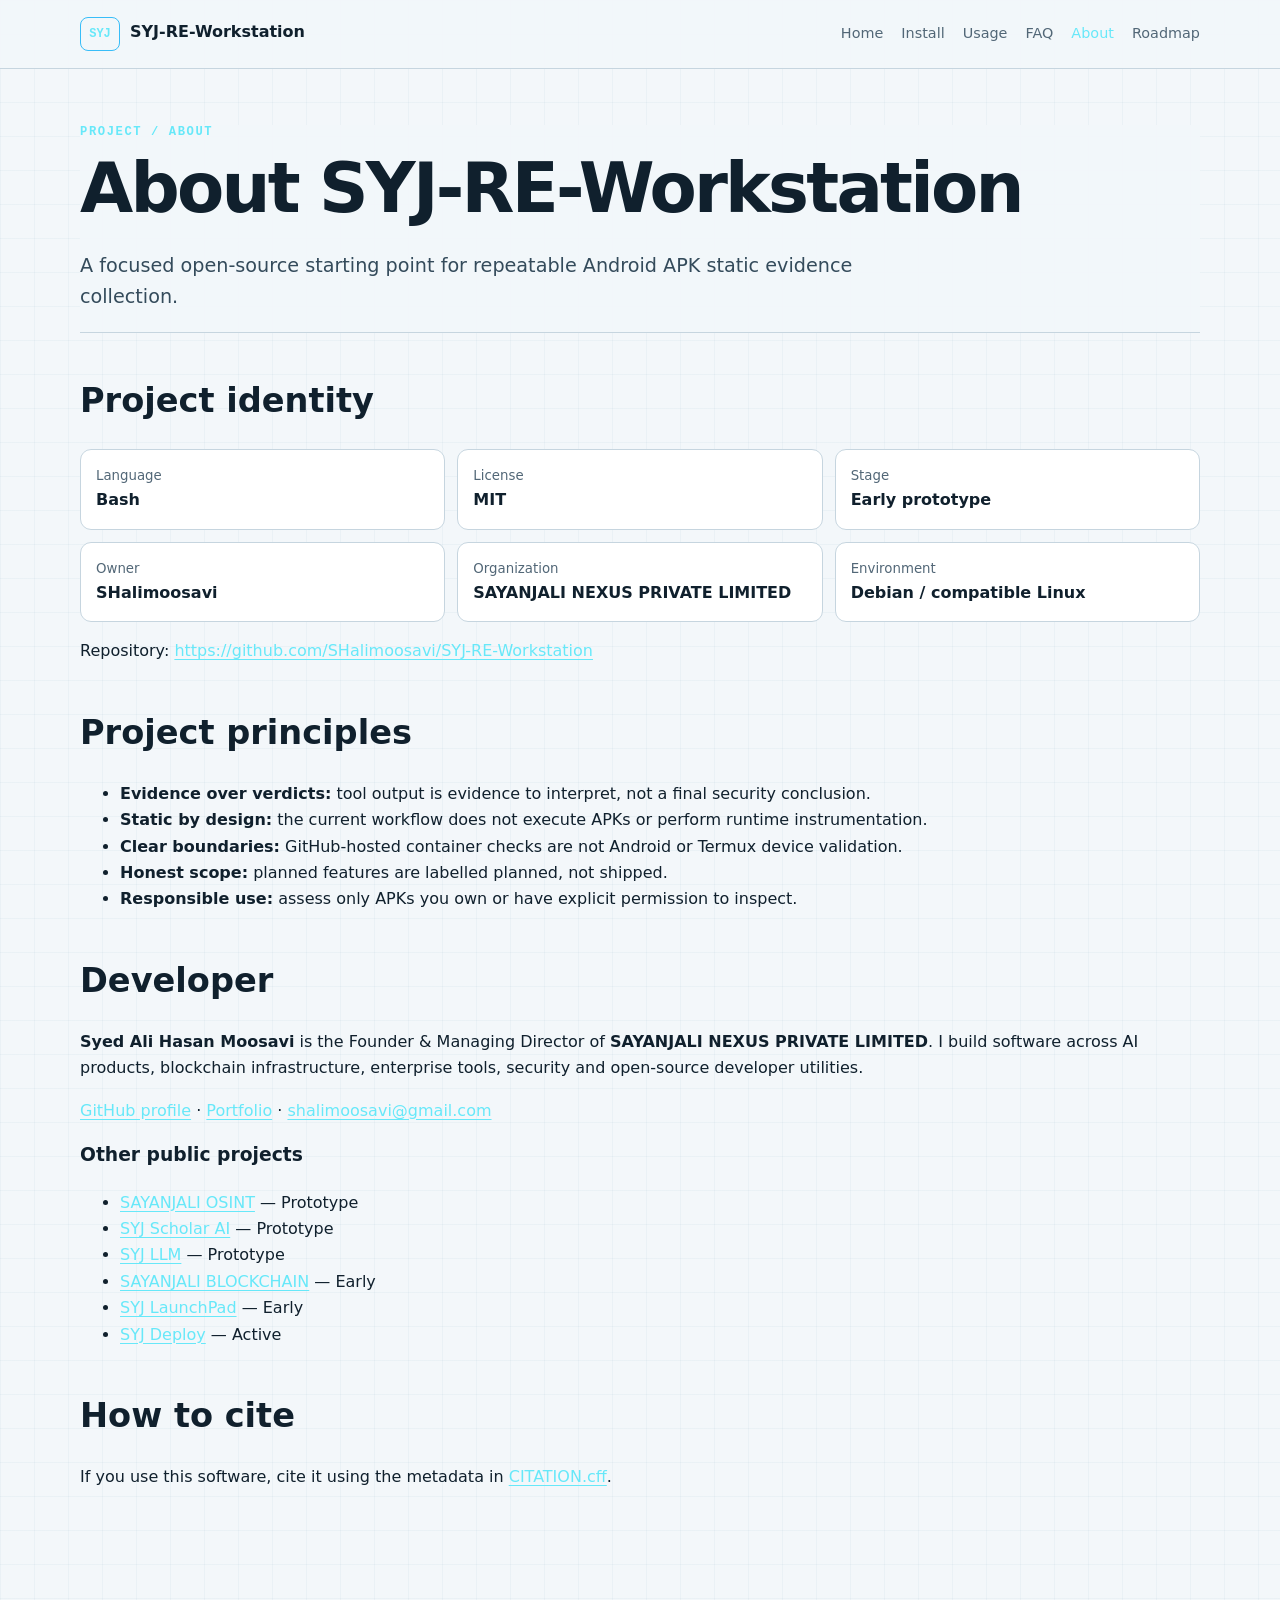
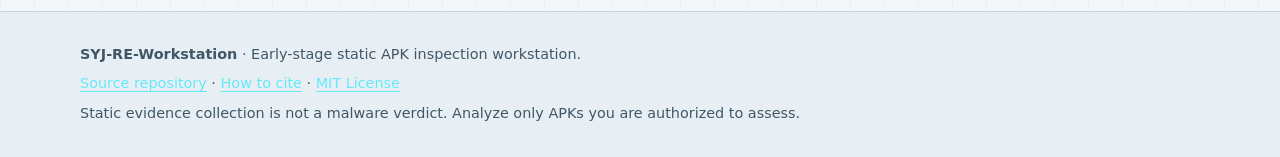
==== site/about/index.html @ ef961814 "Fix HTML validation findings" ====
<!DOCTYPE html><html lang="en"><head><meta charset="utf-8"><meta name="viewport" content="width=device-width, initial-scale=1"><title>About SYJ-RE-Workstation | Developer and Principles</title><meta name="description" content="Project identity, open-source principles, developer information, organization details and citation guidance."><link rel="canonical" href="https://shalimoosavi.github.io/SYJ-RE-Workstation/about/"><meta property="og:type" content="website"><meta property="og:site_name" content="SYJ-RE-Workstation"><meta property="og:title" content="About SYJ-RE-Workstation | Developer and Principles"><meta property="og:description" content="Project identity, open-source principles, developer information, organization details and citation guidance."><meta property="og:url" content="https://shalimoosavi.github.io/SYJ-RE-Workstation/about/"><meta property="og:image" content="https://raw.githubusercontent.com/SHalimoosavi/SYJ-RE-Workstation/main/docs/assets/syj-re-workstation-social-preview.png"><meta property="og:image:alt" content="SYJ-RE-Workstation technical banner"><meta name="twitter:card" content="summary_large_image"><meta name="twitter:title" content="About SYJ-RE-Workstation | Developer and Principles"><meta name="twitter:description" content="Project identity, open-source principles, developer information, organization details and citation guidance."><meta name="twitter:image" content="https://raw.githubusercontent.com/SHalimoosavi/SYJ-RE-Workstation/main/docs/assets/syj-re-workstation-social-preview.png"><meta name="theme-color" content="#080d14"><link rel="icon" href="../assets/favicon.svg" type="image/svg+xml"><link rel="stylesheet" href="../assets/style.css"><script defer src="../assets/site.js"></script><script type="application/ld+json">{"@context":"https://schema.org","@graph":[{"@type":"WebSite","@id":"https://shalimoosavi.github.io/SYJ-RE-Workstation/#website","url":"https://shalimoosavi.github.io/SYJ-RE-Workstation/","name":"SYJ-RE-Workstation"},{"@type":"Organization","@id":"https://shalimoosavi.github.io/SYJ-RE-Workstation/#organization","name":"SAYANJALI NEXUS PRIVATE LIMITED","url":"https://github.com/SHalimoosavi"},{"@type":"Person","@id":"https://shalimoosavi.github.io/SYJ-RE-Workstation/#person","name":"Syed Ali Hasan Moosavi","url":"https://github.com/SHalimoosavi","worksFor":{"@id":"https://shalimoosavi.github.io/SYJ-RE-Workstation/#organization"}},{"@type":"SoftwareSourceCode","@id":"https://shalimoosavi.github.io/SYJ-RE-Workstation/#software","name":"SYJ-RE-Workstation","description":"Early-stage Bash-based static inspection of Android APK files.","codeRepository":"https://github.com/SHalimoosavi/SYJ-RE-Workstation","programmingLanguage":"Bash","license":"https://spdx.org/licenses/MIT.html","author":{"@id":"https://shalimoosavi.github.io/SYJ-RE-Workstation/#person"},"publisher":{"@id":"https://shalimoosavi.github.io/SYJ-RE-Workstation/#organization"}},{"@type":"BreadcrumbList","itemListElement":[{"@type":"ListItem","position":1,"name":"Home","item":"https://shalimoosavi.github.io/SYJ-RE-Workstation/"},{"@type":"ListItem","position":2,"name":"About","item":"https://shalimoosavi.github.io/SYJ-RE-Workstation/about/"}]}]}</script></head><body><a class="skip" href="#main">Skip to content</a><header><div class="wrap bar"><a class="brand" href="../">SYJ-RE-Workstation</a><button type="button" class="menu" aria-expanded="false" aria-controls="nav">Menu</button><nav id="nav" aria-label="Main navigation"><a href="../">Home</a><a href="../install/">Install</a><a href="../usage/">Usage</a><a href="../faq/">FAQ</a><a href="../about/" aria-current="page">About</a><a href="../roadmap/">Roadmap</a></nav></div></header><main id="main" class="wrap"><header class="heading"><p class="eyebrow">PROJECT / ABOUT</p><h1>About SYJ-RE-Workstation</h1><p class="lead">A focused open-source starting point for repeatable Android APK static evidence collection.</p></header><section><h2>Project identity</h2><div class="facts"><div><small>Language</small><b>Bash</b></div><div><small>License</small><b>MIT</b></div><div><small>Stage</small><b>Early prototype</b></div><div><small>Owner</small><b>SHalimoosavi</b></div><div><small>Organization</small><b>SAYANJALI NEXUS PRIVATE LIMITED</b></div><div><small>Environment</small><b>Debian / compatible Linux</b></div></div><p>Repository: <a href="https://github.com/SHalimoosavi/SYJ-RE-Workstation">https://github.com/SHalimoosavi/SYJ-RE-Workstation</a></p></section><section><h2>Project principles</h2><ul><li><b>Evidence over verdicts:</b> tool output is evidence to interpret, not a final security conclusion.</li><li><b>Static by design:</b> the current workflow does not execute APKs or perform runtime instrumentation.</li><li><b>Clear boundaries:</b> GitHub-hosted container checks are not Android or Termux device validation.</li><li><b>Honest scope:</b> planned features are labelled planned, not shipped.</li><li><b>Responsible use:</b> assess only APKs you own or have explicit permission to inspect.</li></ul></section><section><h2>Developer</h2><p><strong>Syed Ali Hasan Moosavi</strong> is the Founder &amp; Managing Director of <strong>SAYANJALI NEXUS PRIVATE LIMITED</strong>. I build software across AI products, blockchain infrastructure, enterprise tools, security and open-source developer utilities.</p><p><a href="https://github.com/SHalimoosavi">GitHub profile</a> · <a href="https://shalimoosavi.github.io/moosavi/">Portfolio</a> · <a href="mailto:shalimoosavi@gmail.com">shalimoosavi@gmail.com</a></p><h3>Other public projects</h3><ul><li><a href="https://github.com/SHalimoosavi/sayanjali-osint">SAYANJALI OSINT</a> — Prototype</li><li><a href="https://github.com/SHalimoosavi/SYJ-SCHOLAR-AI">SYJ Scholar AI</a> — Prototype</li><li><a href="https://github.com/SHalimoosavi/SYJ-LLM">SYJ LLM</a> — Prototype</li><li><a href="https://github.com/SHalimoosavi/SAYANJALI-BLOCKCHAIN">SAYANJALI BLOCKCHAIN</a> — Early</li><li><a href="https://github.com/SHalimoosavi/SYJ-LaunchPad">SYJ LaunchPad</a> — Early</li><li><a href="https://github.com/SHalimoosavi/SYJ-DEPLOY">SYJ Deploy</a> — Active</li></ul></section><section><h2>How to cite</h2><p>If you use this software, cite it using the metadata in <a href="https://github.com/SHalimoosavi/SYJ-RE-Workstation/blob/main/CITATION.cff">CITATION.cff</a>.</p></section></main><footer><div class="wrap"><p><strong>SYJ-RE-Workstation</strong> · Early-stage static APK inspection workstation.</p><p><a href="https://github.com/SHalimoosavi/SYJ-RE-Workstation">Source repository</a> · <a href="https://github.com/SHalimoosavi/SYJ-RE-Workstation/blob/main/CITATION.cff">How to cite</a> · <a href="https://github.com/SHalimoosavi/SYJ-RE-Workstation/blob/main/LICENSE">MIT License</a></p><p>Static evidence collection is not a malware verdict. Analyze only APKs you are authorized to assess.</p></div></footer></body></html>
---- site/assets/style.css ----
:root{color-scheme:dark light;--bg:#080d14;--panel:#101b27;--text:#e8f1f8;--muted:#a7b7c6;--cyan:#67e8f9;--blue:#38bdf8;--line:#294256;--good:#8be0c2;--planned:#f4c979}*{box-sizing:border-box}html{scroll-behavior:smooth}body{margin:0;background-color:var(--bg);background-image:linear-gradient(rgba(56,189,248,.025) 1px,transparent 1px),linear-gradient(90deg,rgba(56,189,248,.025) 1px,transparent 1px),radial-gradient(circle at 85% 5%,#0d2940 0,transparent 28rem);background-size:34px 34px,34px 34px,auto;color:var(--text);font:16px/1.65 system-ui,-apple-system,BlinkMacSystemFont,"Segoe UI",sans-serif}a{color:var(--cyan);text-underline-offset:3px}a:hover{color:#fff}a:focus-visible,button:focus-visible{outline:3px solid var(--cyan);outline-offset:3px}.wrap{width:min(1120px,calc(100% - 40px));margin:auto}.skip{position:absolute;left:-9999px;top:8px;background:var(--cyan);color:#07111b;padding:8px;z-index:10}.skip:focus{left:12px}header{border-bottom:1px solid var(--line);background:rgba(8,13,20,.94)}.bar{min-height:68px;display:flex;align-items:center;justify-content:space-between;gap:18px}.brand{font-weight:800;color:var(--text);text-decoration:none}.brand:before{content:"SYJ";display:inline-grid;place-items:center;margin-right:10px;width:38px;height:32px;border:1px solid var(--blue);border-radius:8px;color:var(--cyan);font:700 12px ui-monospace,monospace}nav{display:flex;gap:18px;flex-wrap:wrap}nav a{font-size:.9rem;color:var(--muted);text-decoration:none}nav a[aria-current=page],nav a:hover{color:var(--cyan)}.menu{display:none;background:#132334;color:var(--text);border:1px solid var(--line);border-radius:8px;padding:7px 12px}.wrap#main,main.wrap{padding-block:44px 72px}.hero,.panel,.faq{border:1px solid var(--line);border-radius:16px;background:linear-gradient(145deg,rgba(19,35,52,.94),rgba(9,20,31,.9));padding:clamp(20px,4vw,40px);margin-bottom:30px}.eyebrow{color:var(--cyan);font:700 .76rem ui-monospace,monospace;letter-spacing:.13em;text-transform:uppercase}.hero h1,.heading h1{font-size:clamp(2.2rem,6vw,4.3rem);line-height:1.08;letter-spacing:-.04em;margin:.35em 0}.lead{font-size:1.2rem;color:#c6d6e2;max-width:800px}.banner{display:block;width:100%;height:auto;max-height:430px;object-fit:cover;border:1px solid #34556b;border-radius:12px;margin-top:22px}.btn{display:inline-block;padding:9px 16px;border:1px solid var(--blue);border-radius:8px;background:#075b7b;color:#fff;text-decoration:none;font-weight:700}.btn.alt{background:transparent;color:var(--cyan)}.warning{border-left:3px solid var(--planned);padding:12px 15px;background:rgba(244,201,121,.08);color:#f0dfbd;border-radius:0 8px 8px 0}.eyebrow+h1{margin-top:8px}section{margin:48px 0}h2{font-size:clamp(1.5rem,3vw,2.1rem);line-height:1.2}h3{margin-top:0}.facts{display:grid;grid-template-columns:repeat(3,1fr);gap:12px;margin-top:22px}.facts>div{padding:15px;border:1px solid var(--line);border-radius:11px;background:var(--panel)}small{display:block;color:var(--muted)}.facts b{display:block}.columns{display:grid;grid-template-columns:1fr 1fr;gap:15px}.good{color:var(--good)}.planned{color:var(--planned)}.code{position:relative;background:#070c12;border:1px solid var(--line);border-radius:12px;margin:14px 0;overflow:hidden}.code button{position:absolute;right:10px;top:10px;background:#11283a;color:var(--cyan);border:1px solid #37627c;border-radius:6px;padding:5px 10px;cursor:pointer}.code pre,pre{overflow:auto;padding:17px;background:#070c12;color:#d8edf8;font: .88rem/1.65 ui-monospace,SFMono-Regular,Consolas,monospace;border-radius:10px}code{font-family:ui-monospace,monospace;color:#a5e9f6}table{border-collapse:collapse;width:100%;margin:16px 0;background:rgba(12,24,36,.8)}th,td{text-align:left;padding:11px 14px;border-bottom:1px solid var(--line)}th{color:var(--cyan);font:700 .8rem ui-monospace,monospace}figure img{width:100%;height:auto;border:1px solid var(--line);border-radius:12px}figcaption,footer{color:var(--muted);font-size:.9rem}.faq{padding:18px 22px;margin:14px 0}.faq h2{font-size:1.18rem;margin:0 0 8px}.faq p{margin:0;color:#c8d6e0}details{background:var(--panel);border:1px solid var(--line);padding:13px 16px;border-radius:10px;margin:12px 0}summary{cursor:pointer;color:var(--cyan);font-weight:700}footer{border-top:1px solid var(--line);background:#070b11;padding:25px 0}footer p{margin:6px 0}@media(max-width:760px){.facts{grid-template-columns:1fr 1fr}.columns{grid-template-columns:1fr}.menu{display:block}nav{display:none;position:absolute;top:68px;left:0;right:0;padding:15px 22px;background:#09121d;z-index:4;flex-direction:column}nav.open{display:flex}}@media(max-width:480px){.wrap{width:calc(100% - 28px)}.facts{grid-template-columns:1fr}.hero{padding:20px}}@media(prefers-reduced-motion:reduce){*,*::before,*::after{scroll-behavior:auto!important;animation:none!important;transition:none!important}}@media(prefers-color-scheme:light){:root{--bg:#f3f7fa;--panel:#fff;--text:#10202d;--muted:#526777;--line:#c6d5df}body{background-color:var(--bg);background-image:linear-gradient(rgba(0,90,130,.035) 1px,transparent 1px),linear-gradient(90deg,rgba(0,90,130,.035) 1px,transparent 1px)}header{background:rgba(243,247,250,.96)}.hero,.panel,.faq,.facts>div{background:#fff}.lead{color:#344b5b}.warning{color:#624916}.code pre,pre{background:#101c28;color:#e2f2fa}footer{background:#e7eff4;color:#405767}}
.terminal-demo{border:1px solid #31556d;border-radius:12px;background:#070c12;overflow:hidden;margin:18px 0}.term-label{margin:0;padding:9px 15px;color:#67e8f9;border-bottom:1px solid #294256;font:700 .75rem ui-monospace,monospace;letter-spacing:.12em}.terminal-demo pre{margin:0;white-space:pre-wrap}.terminal-demo code{display:block;overflow:hidden;max-width:100%;animation:type-reveal 3.2s steps(62,end) both}.hero{animation:fade-rise .65s ease both}section{animation:fade-rise .55s ease both}figure{position:relative}figure:after{content:"";display:block;height:2px;width:34%;margin-top:7px;background:linear-gradient(90deg,transparent,#38bdf8,transparent);animation:flow-line 6s linear infinite}@keyframes fade-rise{from{opacity:0;transform:translateY(9px)}to{opacity:1;transform:translateY(0)}}@keyframes type-reveal{from{max-height:0}to{max-height:220px}}@keyframes flow-line{from{transform:translateX(0)}to{transform:translateX(190%)}}@media(prefers-reduced-motion:reduce){.terminal-demo code{animation:none}figure:after{animation:none}}
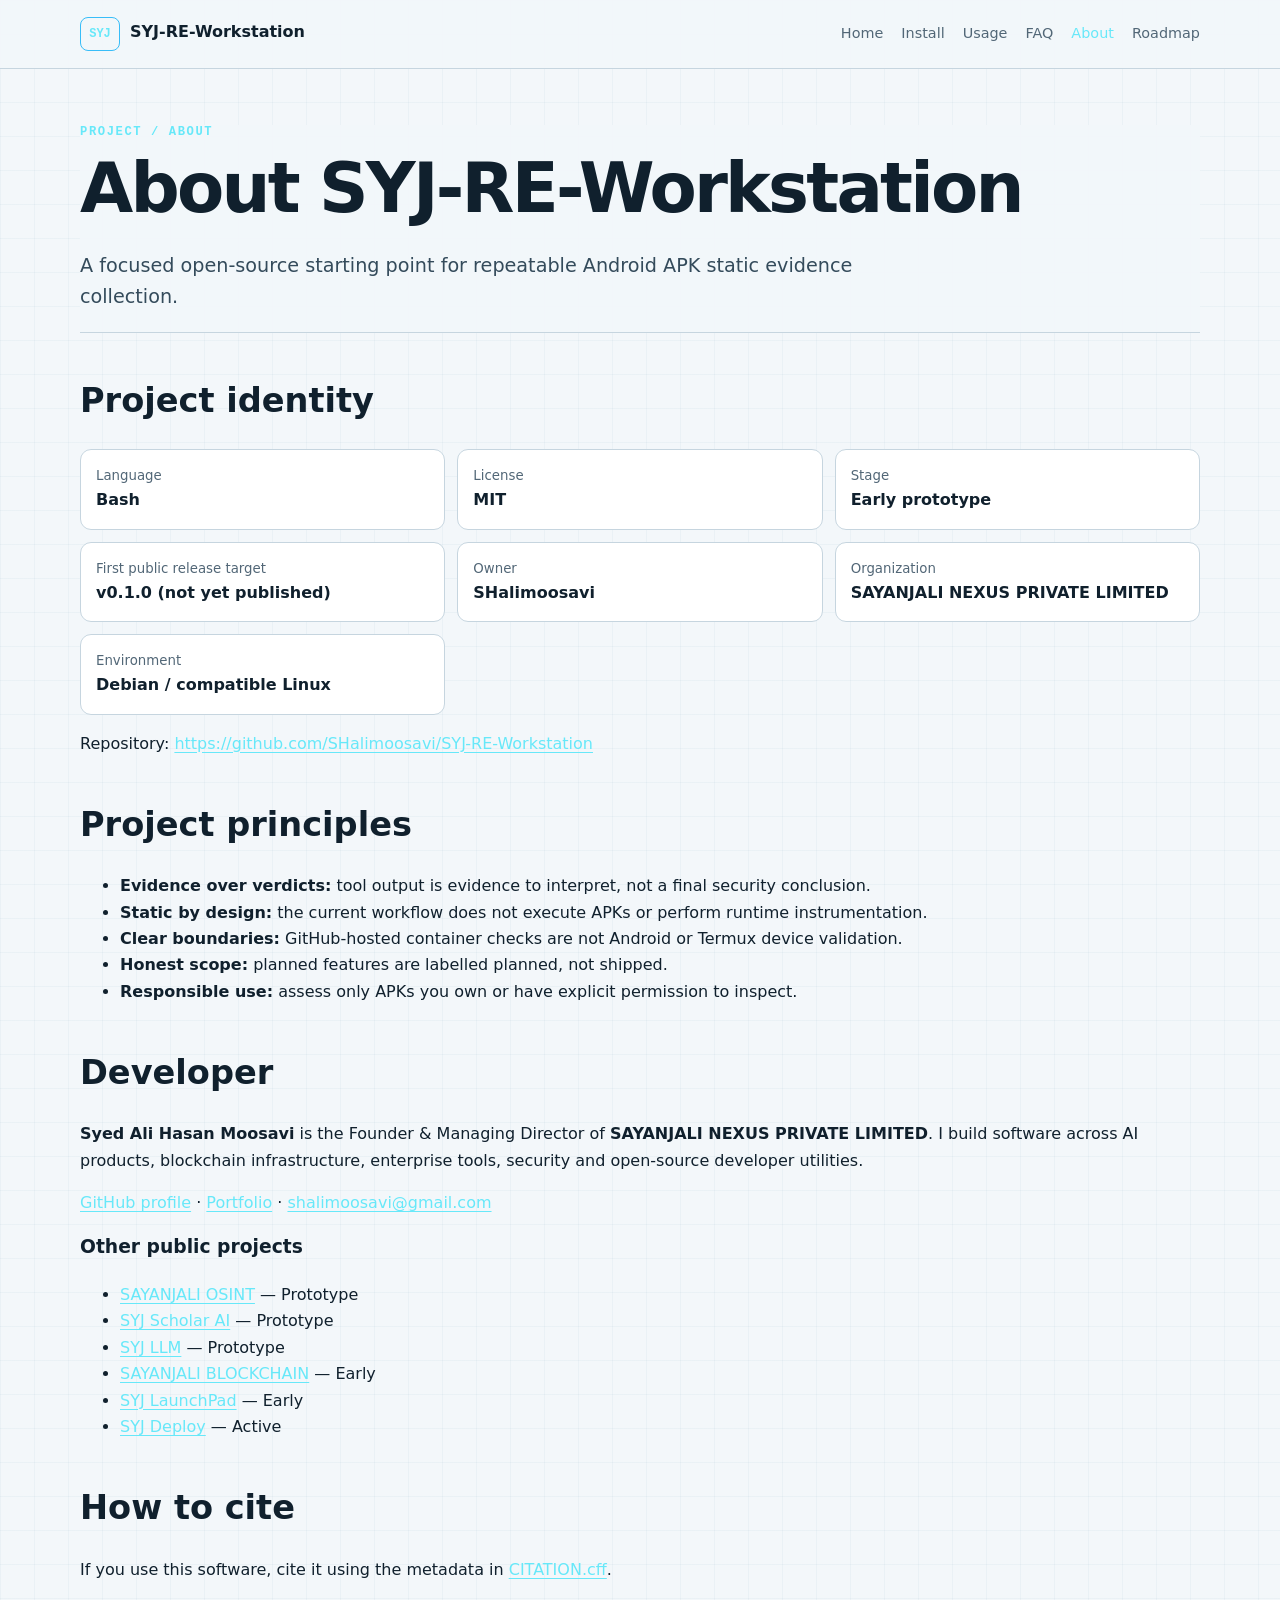
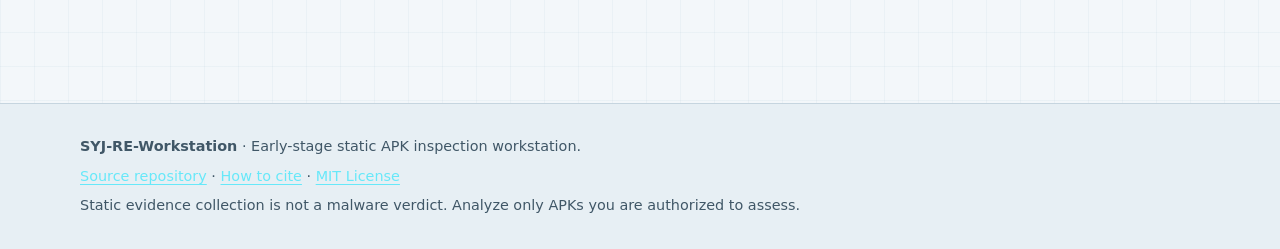
==== commit 11b348a1: "docs: correct v0.1.0 release documentation" ====
--- a/site/about/index.html
+++ b/site/about/index.html
@@ -1 +1 @@
-<!DOCTYPE html><html lang="en"><head><meta charset="utf-8"><meta name="viewport" content="width=device-width, initial-scale=1"><title>About SYJ-RE-Workstation | Developer and Principles</title><meta name="description" content="Project identity, open-source principles, developer information, organization details and citation guidance."><link rel="canonical" href="https://shalimoosavi.github.io/SYJ-RE-Workstation/about/"><meta property="og:type" content="website"><meta property="og:site_name" content="SYJ-RE-Workstation"><meta property="og:title" content="About SYJ-RE-Workstation | Developer and Principles"><meta property="og:description" content="Project identity, open-source principles, developer information, organization details and citation guidance."><meta property="og:url" content="https://shalimoosavi.github.io/SYJ-RE-Workstation/about/"><meta property="og:image" content="https://raw.githubusercontent.com/SHalimoosavi/SYJ-RE-Workstation/main/docs/assets/syj-re-workstation-social-preview.png"><meta property="og:image:alt" content="SYJ-RE-Workstation technical banner"><meta name="twitter:card" content="summary_large_image"><meta name="twitter:title" content="About SYJ-RE-Workstation | Developer and Principles"><meta name="twitter:description" content="Project identity, open-source principles, developer information, organization details and citation guidance."><meta name="twitter:image" content="https://raw.githubusercontent.com/SHalimoosavi/SYJ-RE-Workstation/main/docs/assets/syj-re-workstation-social-preview.png"><meta name="theme-color" content="#080d14"><link rel="icon" href="../assets/favicon.svg" type="image/svg+xml"><link rel="stylesheet" href="../assets/style.css"><script defer src="../assets/site.js"></script><script type="application/ld+json">{"@context":"https://schema.org","@graph":[{"@type":"WebSite","@id":"https://shalimoosavi.github.io/SYJ-RE-Workstation/#website","url":"https://shalimoosavi.github.io/SYJ-RE-Workstation/","name":"SYJ-RE-Workstation"},{"@type":"Organization","@id":"https://shalimoosavi.github.io/SYJ-RE-Workstation/#organization","name":"SAYANJALI NEXUS PRIVATE LIMITED","url":"https://github.com/SHalimoosavi"},{"@type":"Person","@id":"https://shalimoosavi.github.io/SYJ-RE-Workstation/#person","name":"Syed Ali Hasan Moosavi","url":"https://github.com/SHalimoosavi","worksFor":{"@id":"https://shalimoosavi.github.io/SYJ-RE-Workstation/#organization"}},{"@type":"SoftwareSourceCode","@id":"https://shalimoosavi.github.io/SYJ-RE-Workstation/#software","name":"SYJ-RE-Workstation","description":"Early-stage Bash-based static inspection of Android APK files.","codeRepository":"https://github.com/SHalimoosavi/SYJ-RE-Workstation","programmingLanguage":"Bash","license":"https://spdx.org/licenses/MIT.html","author":{"@id":"https://shalimoosavi.github.io/SYJ-RE-Workstation/#person"},"publisher":{"@id":"https://shalimoosavi.github.io/SYJ-RE-Workstation/#organization"}},{"@type":"BreadcrumbList","itemListElement":[{"@type":"ListItem","position":1,"name":"Home","item":"https://shalimoosavi.github.io/SYJ-RE-Workstation/"},{"@type":"ListItem","position":2,"name":"About","item":"https://shalimoosavi.github.io/SYJ-RE-Workstation/about/"}]}]}</script></head><body><a class="skip" href="#main">Skip to content</a><header><div class="wrap bar"><a class="brand" href="../">SYJ-RE-Workstation</a><button type="button" class="menu" aria-expanded="false" aria-controls="nav">Menu</button><nav id="nav" aria-label="Main navigation"><a href="../">Home</a><a href="../install/">Install</a><a href="../usage/">Usage</a><a href="../faq/">FAQ</a><a href="../about/" aria-current="page">About</a><a href="../roadmap/">Roadmap</a></nav></div></header><main id="main" class="wrap"><header class="heading"><p class="eyebrow">PROJECT / ABOUT</p><h1>About SYJ-RE-Workstation</h1><p class="lead">A focused open-source starting point for repeatable Android APK static evidence collection.</p></header><section><h2>Project identity</h2><div class="facts"><div><small>Language</small><b>Bash</b></div><div><small>License</small><b>MIT</b></div><div><small>Stage</small><b>Early prototype</b></div><div><small>Owner</small><b>SHalimoosavi</b></div><div><small>Organization</small><b>SAYANJALI NEXUS PRIVATE LIMITED</b></div><div><small>Environment</small><b>Debian / compatible Linux</b></div></div><p>Repository: <a href="https://github.com/SHalimoosavi/SYJ-RE-Workstation">https://github.com/SHalimoosavi/SYJ-RE-Workstation</a></p></section><section><h2>Project principles</h2><ul><li><b>Evidence over verdicts:</b> tool output is evidence to interpret, not a final security conclusion.</li><li><b>Static by design:</b> the current workflow does not execute APKs or perform runtime instrumentation.</li><li><b>Clear boundaries:</b> GitHub-hosted container checks are not Android or Termux device validation.</li><li><b>Honest scope:</b> planned features are labelled planned, not shipped.</li><li><b>Responsible use:</b> assess only APKs you own or have explicit permission to inspect.</li></ul></section><section><h2>Developer</h2><p><strong>Syed Ali Hasan Moosavi</strong> is the Founder &amp; Managing Director of <strong>SAYANJALI NEXUS PRIVATE LIMITED</strong>. I build software across AI products, blockchain infrastructure, enterprise tools, security and open-source developer utilities.</p><p><a href="https://github.com/SHalimoosavi">GitHub profile</a> · <a href="https://shalimoosavi.github.io/moosavi/">Portfolio</a> · <a href="mailto:shalimoosavi@gmail.com">shalimoosavi@gmail.com</a></p><h3>Other public projects</h3><ul><li><a href="https://github.com/SHalimoosavi/sayanjali-osint">SAYANJALI OSINT</a> — Prototype</li><li><a href="https://github.com/SHalimoosavi/SYJ-SCHOLAR-AI">SYJ Scholar AI</a> — Prototype</li><li><a href="https://github.com/SHalimoosavi/SYJ-LLM">SYJ LLM</a> — Prototype</li><li><a href="https://github.com/SHalimoosavi/SAYANJALI-BLOCKCHAIN">SAYANJALI BLOCKCHAIN</a> — Early</li><li><a href="https://github.com/SHalimoosavi/SYJ-LaunchPad">SYJ LaunchPad</a> — Early</li><li><a href="https://github.com/SHalimoosavi/SYJ-DEPLOY">SYJ Deploy</a> — Active</li></ul></section><section><h2>How to cite</h2><p>If you use this software, cite it using the metadata in <a href="https://github.com/SHalimoosavi/SYJ-RE-Workstation/blob/main/CITATION.cff">CITATION.cff</a>.</p></section></main><footer><div class="wrap"><p><strong>SYJ-RE-Workstation</strong> · Early-stage static APK inspection workstation.</p><p><a href="https://github.com/SHalimoosavi/SYJ-RE-Workstation">Source repository</a> · <a href="https://github.com/SHalimoosavi/SYJ-RE-Workstation/blob/main/CITATION.cff">How to cite</a> · <a href="https://github.com/SHalimoosavi/SYJ-RE-Workstation/blob/main/LICENSE">MIT License</a></p><p>Static evidence collection is not a malware verdict. Analyze only APKs you are authorized to assess.</p></div></footer></body></html>+<!DOCTYPE html><html lang="en"><head><meta charset="utf-8"><meta name="google-site-verification" content="RhRpM-kPpzv-uHKu5XET8z_0lpO1PIuzYQjgypyHrho"><meta name="viewport" content="width=device-width, initial-scale=1"><title>About SYJ-RE-Workstation | Developer and Principles</title><meta name="description" content="Project identity, open-source principles, developer information, organization details and citation guidance."><link rel="canonical" href="https://shalimoosavi.github.io/SYJ-RE-Workstation/about/"><meta property="og:type" content="website"><meta property="og:site_name" content="SYJ-RE-Workstation"><meta property="og:title" content="About SYJ-RE-Workstation | Developer and Principles"><meta property="og:description" content="Project identity, open-source principles, developer information, organization details and citation guidance."><meta property="og:url" content="https://shalimoosavi.github.io/SYJ-RE-Workstation/about/"><meta property="og:image" content="https://raw.githubusercontent.com/SHalimoosavi/SYJ-RE-Workstation/main/docs/assets/syj-re-workstation-social-preview.png"><meta property="og:image:alt" content="SYJ-RE-Workstation technical banner"><meta name="twitter:card" content="summary_large_image"><meta name="twitter:title" content="About SYJ-RE-Workstation | Developer and Principles"><meta name="twitter:description" content="Project identity, open-source principles, developer information, organization details and citation guidance."><meta name="twitter:image" content="https://raw.githubusercontent.com/SHalimoosavi/SYJ-RE-Workstation/main/docs/assets/syj-re-workstation-social-preview.png"><meta name="theme-color" content="#080d14"><link rel="icon" href="../assets/favicon.svg" type="image/svg+xml"><link rel="stylesheet" href="../assets/style.css"><script defer src="../assets/site.js"></script><script type="application/ld+json">{"@context":"https://schema.org","@graph":[{"@type":"WebSite","@id":"https://shalimoosavi.github.io/SYJ-RE-Workstation/#website","url":"https://shalimoosavi.github.io/SYJ-RE-Workstation/","name":"SYJ-RE-Workstation"},{"@type":"Organization","@id":"https://shalimoosavi.github.io/SYJ-RE-Workstation/#organization","name":"SAYANJALI NEXUS PRIVATE LIMITED","url":"https://github.com/SHalimoosavi"},{"@type":"Person","@id":"https://shalimoosavi.github.io/SYJ-RE-Workstation/#person","name":"Syed Ali Hasan Moosavi","url":"https://github.com/SHalimoosavi","worksFor":{"@id":"https://shalimoosavi.github.io/SYJ-RE-Workstation/#organization"}},{"@type":"SoftwareSourceCode","@id":"https://shalimoosavi.github.io/SYJ-RE-Workstation/#software","name":"SYJ-RE-Workstation","description":"Early-stage Bash-based static inspection of Android APK files.","codeRepository":"https://github.com/SHalimoosavi/SYJ-RE-Workstation","programmingLanguage":"Bash","license":"https://spdx.org/licenses/MIT.html","author":{"@id":"https://shalimoosavi.github.io/SYJ-RE-Workstation/#person"},"publisher":{"@id":"https://shalimoosavi.github.io/SYJ-RE-Workstation/#organization"}},{"@type":"BreadcrumbList","itemListElement":[{"@type":"ListItem","position":1,"name":"Home","item":"https://shalimoosavi.github.io/SYJ-RE-Workstation/"},{"@type":"ListItem","position":2,"name":"About","item":"https://shalimoosavi.github.io/SYJ-RE-Workstation/about/"}]}]}</script></head><body><a class="skip" href="#main">Skip to content</a><header><div class="wrap bar"><a class="brand" href="../">SYJ-RE-Workstation</a><button type="button" class="menu" aria-expanded="false" aria-controls="nav">Menu</button><nav id="nav" aria-label="Main navigation"><a href="../">Home</a><a href="../install/">Install</a><a href="../usage/">Usage</a><a href="../faq/">FAQ</a><a href="../about/" aria-current="page">About</a><a href="../roadmap/">Roadmap</a></nav></div></header><main id="main" class="wrap"><header class="heading"><p class="eyebrow">PROJECT / ABOUT</p><h1>About SYJ-RE-Workstation</h1><p class="lead">A focused open-source starting point for repeatable Android APK static evidence collection.</p></header><section><h2>Project identity</h2><div class="facts"><div><small>Language</small><b>Bash</b></div><div><small>License</small><b>MIT</b></div><div><small>Stage</small><b>Early prototype</b></div><div><small>First public release target</small><b>v0.1.0 (not yet published)</b></div><div><small>Owner</small><b>SHalimoosavi</b></div><div><small>Organization</small><b>SAYANJALI NEXUS PRIVATE LIMITED</b></div><div><small>Environment</small><b>Debian / compatible Linux</b></div></div><p>Repository: <a href="https://github.com/SHalimoosavi/SYJ-RE-Workstation">https://github.com/SHalimoosavi/SYJ-RE-Workstation</a></p></section><section><h2>Project principles</h2><ul><li><b>Evidence over verdicts:</b> tool output is evidence to interpret, not a final security conclusion.</li><li><b>Static by design:</b> the current workflow does not execute APKs or perform runtime instrumentation.</li><li><b>Clear boundaries:</b> GitHub-hosted container checks are not Android or Termux device validation.</li><li><b>Honest scope:</b> planned features are labelled planned, not shipped.</li><li><b>Responsible use:</b> assess only APKs you own or have explicit permission to inspect.</li></ul></section><section><h2>Developer</h2><p><strong>Syed Ali Hasan Moosavi</strong> is the Founder &amp; Managing Director of <strong>SAYANJALI NEXUS PRIVATE LIMITED</strong>. I build software across AI products, blockchain infrastructure, enterprise tools, security and open-source developer utilities.</p><p><a href="https://github.com/SHalimoosavi">GitHub profile</a> · <a href="https://shalimoosavi.github.io/moosavi/">Portfolio</a> · <a href="mailto:shalimoosavi@gmail.com">shalimoosavi@gmail.com</a></p><h3>Other public projects</h3><ul><li><a href="https://github.com/SHalimoosavi/sayanjali-osint">SAYANJALI OSINT</a> — Prototype</li><li><a href="https://github.com/SHalimoosavi/SYJ-SCHOLAR-AI">SYJ Scholar AI</a> — Prototype</li><li><a href="https://github.com/SHalimoosavi/SYJ-LLM">SYJ LLM</a> — Prototype</li><li><a href="https://github.com/SHalimoosavi/SAYANJALI-BLOCKCHAIN">SAYANJALI BLOCKCHAIN</a> — Early</li><li><a href="https://github.com/SHalimoosavi/SYJ-LaunchPad">SYJ LaunchPad</a> — Early</li><li><a href="https://github.com/SHalimoosavi/SYJ-DEPLOY">SYJ Deploy</a> — Active</li></ul></section><section><h2>How to cite</h2><p>If you use this software, cite it using the metadata in <a href="https://github.com/SHalimoosavi/SYJ-RE-Workstation/blob/main/CITATION.cff">CITATION.cff</a>.</p></section></main><footer><div class="wrap"><p><strong>SYJ-RE-Workstation</strong> · Early-stage static APK inspection workstation.</p><p><a href="https://github.com/SHalimoosavi/SYJ-RE-Workstation">Source repository</a> · <a href="https://github.com/SHalimoosavi/SYJ-RE-Workstation/blob/main/CITATION.cff">How to cite</a> · <a href="https://github.com/SHalimoosavi/SYJ-RE-Workstation/blob/main/LICENSE">MIT License</a></p><p>Static evidence collection is not a malware verdict. Analyze only APKs you are authorized to assess.</p></div></footer></body></html>
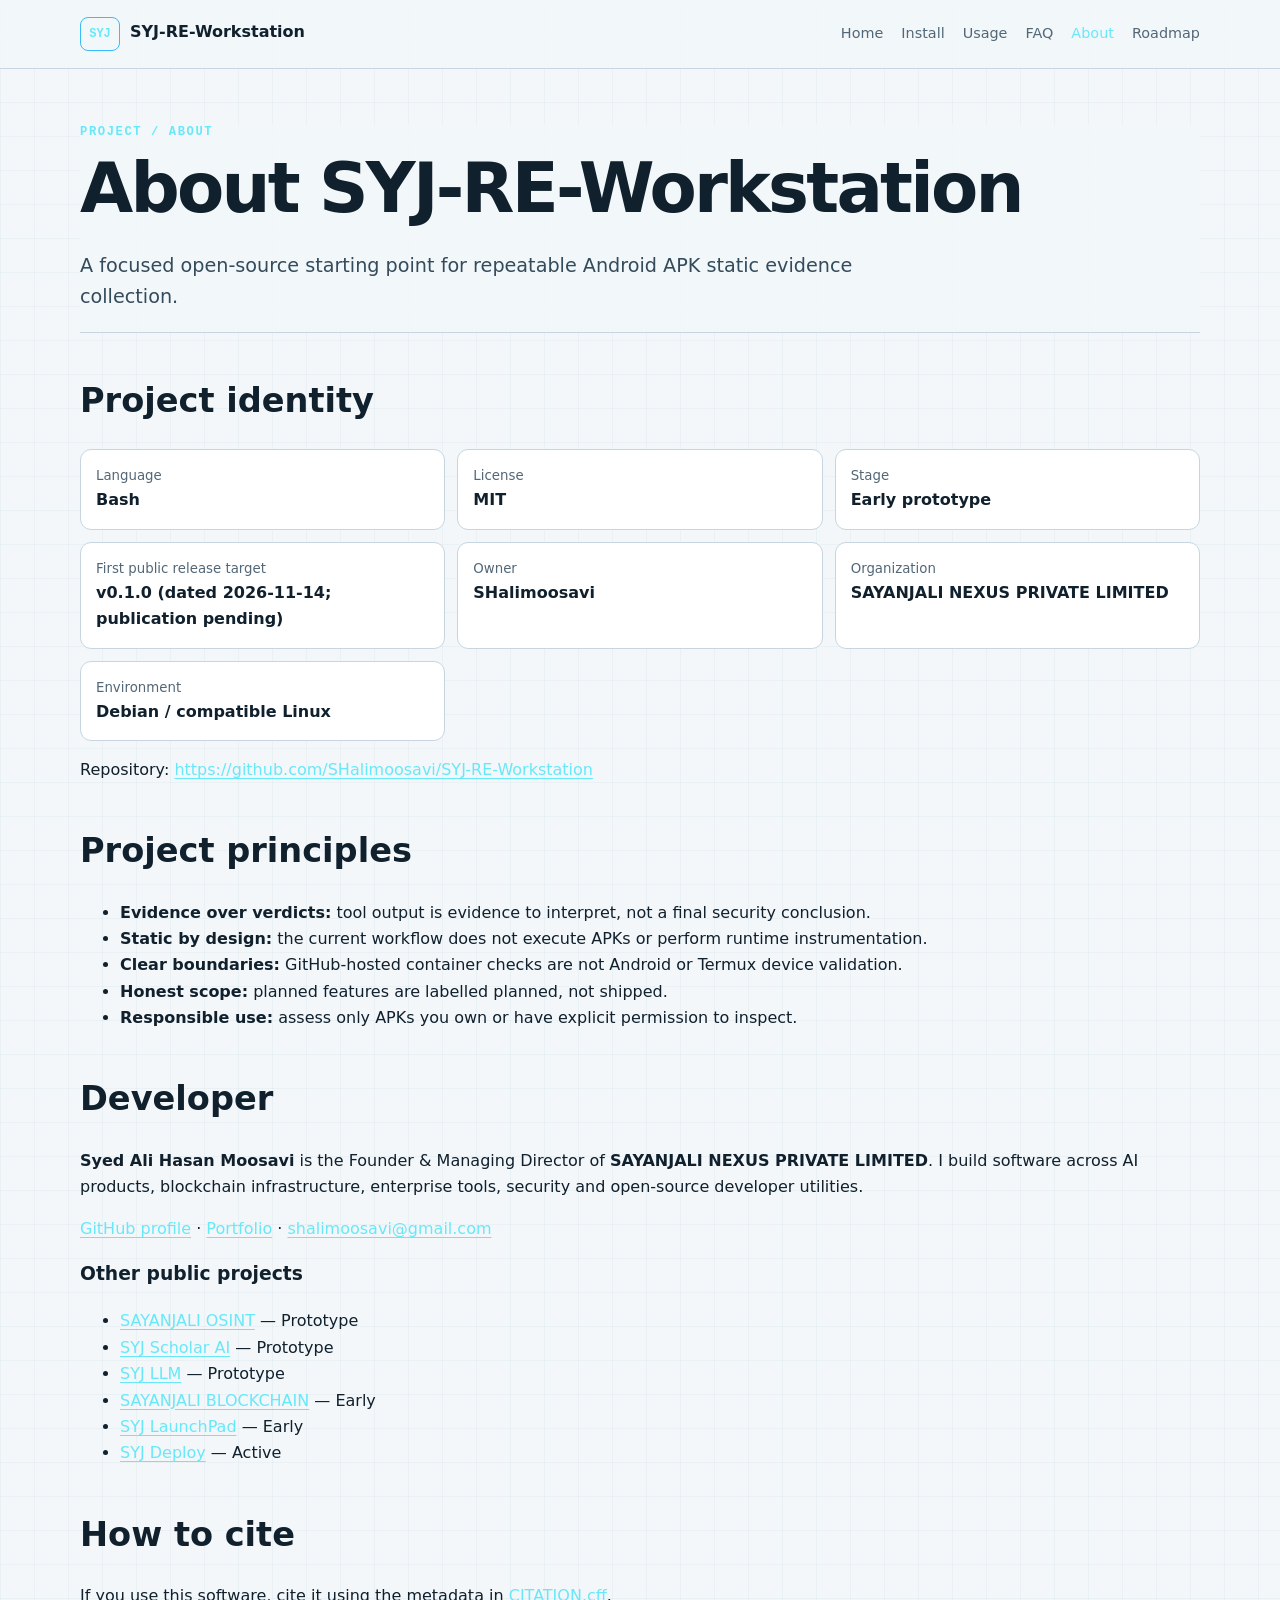
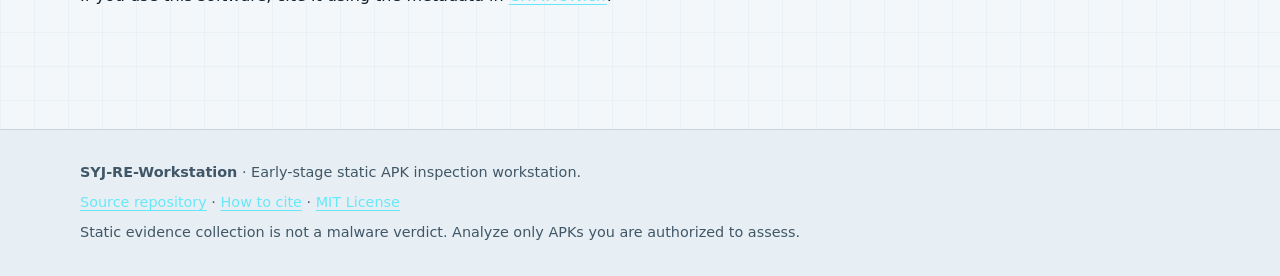
==== commit 2cd20290: "docs(release): date v0.1.0 metadata" ====
--- a/site/about/index.html
+++ b/site/about/index.html
@@ -1 +1 @@
-<!DOCTYPE html><html lang="en"><head><meta charset="utf-8"><meta name="google-site-verification" content="RhRpM-kPpzv-uHKu5XET8z_0lpO1PIuzYQjgypyHrho"><meta name="viewport" content="width=device-width, initial-scale=1"><title>About SYJ-RE-Workstation | Developer and Principles</title><meta name="description" content="Project identity, open-source principles, developer information, organization details and citation guidance."><link rel="canonical" href="https://shalimoosavi.github.io/SYJ-RE-Workstation/about/"><meta property="og:type" content="website"><meta property="og:site_name" content="SYJ-RE-Workstation"><meta property="og:title" content="About SYJ-RE-Workstation | Developer and Principles"><meta property="og:description" content="Project identity, open-source principles, developer information, organization details and citation guidance."><meta property="og:url" content="https://shalimoosavi.github.io/SYJ-RE-Workstation/about/"><meta property="og:image" content="https://raw.githubusercontent.com/SHalimoosavi/SYJ-RE-Workstation/main/docs/assets/syj-re-workstation-social-preview.png"><meta property="og:image:alt" content="SYJ-RE-Workstation technical banner"><meta name="twitter:card" content="summary_large_image"><meta name="twitter:title" content="About SYJ-RE-Workstation | Developer and Principles"><meta name="twitter:description" content="Project identity, open-source principles, developer information, organization details and citation guidance."><meta name="twitter:image" content="https://raw.githubusercontent.com/SHalimoosavi/SYJ-RE-Workstation/main/docs/assets/syj-re-workstation-social-preview.png"><meta name="theme-color" content="#080d14"><link rel="icon" href="../assets/favicon.svg" type="image/svg+xml"><link rel="stylesheet" href="../assets/style.css"><script defer src="../assets/site.js"></script><script type="application/ld+json">{"@context":"https://schema.org","@graph":[{"@type":"WebSite","@id":"https://shalimoosavi.github.io/SYJ-RE-Workstation/#website","url":"https://shalimoosavi.github.io/SYJ-RE-Workstation/","name":"SYJ-RE-Workstation"},{"@type":"Organization","@id":"https://shalimoosavi.github.io/SYJ-RE-Workstation/#organization","name":"SAYANJALI NEXUS PRIVATE LIMITED","url":"https://github.com/SHalimoosavi"},{"@type":"Person","@id":"https://shalimoosavi.github.io/SYJ-RE-Workstation/#person","name":"Syed Ali Hasan Moosavi","url":"https://github.com/SHalimoosavi","worksFor":{"@id":"https://shalimoosavi.github.io/SYJ-RE-Workstation/#organization"}},{"@type":"SoftwareSourceCode","@id":"https://shalimoosavi.github.io/SYJ-RE-Workstation/#software","name":"SYJ-RE-Workstation","description":"Early-stage Bash-based static inspection of Android APK files.","codeRepository":"https://github.com/SHalimoosavi/SYJ-RE-Workstation","programmingLanguage":"Bash","license":"https://spdx.org/licenses/MIT.html","author":{"@id":"https://shalimoosavi.github.io/SYJ-RE-Workstation/#person"},"publisher":{"@id":"https://shalimoosavi.github.io/SYJ-RE-Workstation/#organization"}},{"@type":"BreadcrumbList","itemListElement":[{"@type":"ListItem","position":1,"name":"Home","item":"https://shalimoosavi.github.io/SYJ-RE-Workstation/"},{"@type":"ListItem","position":2,"name":"About","item":"https://shalimoosavi.github.io/SYJ-RE-Workstation/about/"}]}]}</script></head><body><a class="skip" href="#main">Skip to content</a><header><div class="wrap bar"><a class="brand" href="../">SYJ-RE-Workstation</a><button type="button" class="menu" aria-expanded="false" aria-controls="nav">Menu</button><nav id="nav" aria-label="Main navigation"><a href="../">Home</a><a href="../install/">Install</a><a href="../usage/">Usage</a><a href="../faq/">FAQ</a><a href="../about/" aria-current="page">About</a><a href="../roadmap/">Roadmap</a></nav></div></header><main id="main" class="wrap"><header class="heading"><p class="eyebrow">PROJECT / ABOUT</p><h1>About SYJ-RE-Workstation</h1><p class="lead">A focused open-source starting point for repeatable Android APK static evidence collection.</p></header><section><h2>Project identity</h2><div class="facts"><div><small>Language</small><b>Bash</b></div><div><small>License</small><b>MIT</b></div><div><small>Stage</small><b>Early prototype</b></div><div><small>First public release target</small><b>v0.1.0 (not yet published)</b></div><div><small>Owner</small><b>SHalimoosavi</b></div><div><small>Organization</small><b>SAYANJALI NEXUS PRIVATE LIMITED</b></div><div><small>Environment</small><b>Debian / compatible Linux</b></div></div><p>Repository: <a href="https://github.com/SHalimoosavi/SYJ-RE-Workstation">https://github.com/SHalimoosavi/SYJ-RE-Workstation</a></p></section><section><h2>Project principles</h2><ul><li><b>Evidence over verdicts:</b> tool output is evidence to interpret, not a final security conclusion.</li><li><b>Static by design:</b> the current workflow does not execute APKs or perform runtime instrumentation.</li><li><b>Clear boundaries:</b> GitHub-hosted container checks are not Android or Termux device validation.</li><li><b>Honest scope:</b> planned features are labelled planned, not shipped.</li><li><b>Responsible use:</b> assess only APKs you own or have explicit permission to inspect.</li></ul></section><section><h2>Developer</h2><p><strong>Syed Ali Hasan Moosavi</strong> is the Founder &amp; Managing Director of <strong>SAYANJALI NEXUS PRIVATE LIMITED</strong>. I build software across AI products, blockchain infrastructure, enterprise tools, security and open-source developer utilities.</p><p><a href="https://github.com/SHalimoosavi">GitHub profile</a> · <a href="https://shalimoosavi.github.io/moosavi/">Portfolio</a> · <a href="mailto:shalimoosavi@gmail.com">shalimoosavi@gmail.com</a></p><h3>Other public projects</h3><ul><li><a href="https://github.com/SHalimoosavi/sayanjali-osint">SAYANJALI OSINT</a> — Prototype</li><li><a href="https://github.com/SHalimoosavi/SYJ-SCHOLAR-AI">SYJ Scholar AI</a> — Prototype</li><li><a href="https://github.com/SHalimoosavi/SYJ-LLM">SYJ LLM</a> — Prototype</li><li><a href="https://github.com/SHalimoosavi/SAYANJALI-BLOCKCHAIN">SAYANJALI BLOCKCHAIN</a> — Early</li><li><a href="https://github.com/SHalimoosavi/SYJ-LaunchPad">SYJ LaunchPad</a> — Early</li><li><a href="https://github.com/SHalimoosavi/SYJ-DEPLOY">SYJ Deploy</a> — Active</li></ul></section><section><h2>How to cite</h2><p>If you use this software, cite it using the metadata in <a href="https://github.com/SHalimoosavi/SYJ-RE-Workstation/blob/main/CITATION.cff">CITATION.cff</a>.</p></section></main><footer><div class="wrap"><p><strong>SYJ-RE-Workstation</strong> · Early-stage static APK inspection workstation.</p><p><a href="https://github.com/SHalimoosavi/SYJ-RE-Workstation">Source repository</a> · <a href="https://github.com/SHalimoosavi/SYJ-RE-Workstation/blob/main/CITATION.cff">How to cite</a> · <a href="https://github.com/SHalimoosavi/SYJ-RE-Workstation/blob/main/LICENSE">MIT License</a></p><p>Static evidence collection is not a malware verdict. Analyze only APKs you are authorized to assess.</p></div></footer></body></html>+<!DOCTYPE html><html lang="en"><head><meta charset="utf-8"><meta name="google-site-verification" content="RhRpM-kPpzv-uHKu5XET8z_0lpO1PIuzYQjgypyHrho"><meta name="viewport" content="width=device-width, initial-scale=1"><title>About SYJ-RE-Workstation | Developer and Principles</title><meta name="description" content="Project identity, open-source principles, developer information, organization details and citation guidance."><link rel="canonical" href="https://shalimoosavi.github.io/SYJ-RE-Workstation/about/"><meta property="og:type" content="website"><meta property="og:site_name" content="SYJ-RE-Workstation"><meta property="og:title" content="About SYJ-RE-Workstation | Developer and Principles"><meta property="og:description" content="Project identity, open-source principles, developer information, organization details and citation guidance."><meta property="og:url" content="https://shalimoosavi.github.io/SYJ-RE-Workstation/about/"><meta property="og:image" content="https://raw.githubusercontent.com/SHalimoosavi/SYJ-RE-Workstation/main/docs/assets/syj-re-workstation-social-preview.png"><meta property="og:image:alt" content="SYJ-RE-Workstation technical banner"><meta name="twitter:card" content="summary_large_image"><meta name="twitter:title" content="About SYJ-RE-Workstation | Developer and Principles"><meta name="twitter:description" content="Project identity, open-source principles, developer information, organization details and citation guidance."><meta name="twitter:image" content="https://raw.githubusercontent.com/SHalimoosavi/SYJ-RE-Workstation/main/docs/assets/syj-re-workstation-social-preview.png"><meta name="theme-color" content="#080d14"><link rel="icon" href="../assets/favicon.svg" type="image/svg+xml"><link rel="stylesheet" href="../assets/style.css"><script defer src="../assets/site.js"></script><script type="application/ld+json">{"@context":"https://schema.org","@graph":[{"@type":"WebSite","@id":"https://shalimoosavi.github.io/SYJ-RE-Workstation/#website","url":"https://shalimoosavi.github.io/SYJ-RE-Workstation/","name":"SYJ-RE-Workstation"},{"@type":"Organization","@id":"https://shalimoosavi.github.io/SYJ-RE-Workstation/#organization","name":"SAYANJALI NEXUS PRIVATE LIMITED","url":"https://github.com/SHalimoosavi"},{"@type":"Person","@id":"https://shalimoosavi.github.io/SYJ-RE-Workstation/#person","name":"Syed Ali Hasan Moosavi","url":"https://github.com/SHalimoosavi","worksFor":{"@id":"https://shalimoosavi.github.io/SYJ-RE-Workstation/#organization"}},{"@type":"SoftwareSourceCode","@id":"https://shalimoosavi.github.io/SYJ-RE-Workstation/#software","name":"SYJ-RE-Workstation","description":"Early-stage Bash-based static inspection of Android APK files.","codeRepository":"https://github.com/SHalimoosavi/SYJ-RE-Workstation","programmingLanguage":"Bash","version":"0.1.0","dateModified":"2026-11-14","license":"https://spdx.org/licenses/MIT.html","author":{"@id":"https://shalimoosavi.github.io/SYJ-RE-Workstation/#person"},"publisher":{"@id":"https://shalimoosavi.github.io/SYJ-RE-Workstation/#organization"}},{"@type":"BreadcrumbList","itemListElement":[{"@type":"ListItem","position":1,"name":"Home","item":"https://shalimoosavi.github.io/SYJ-RE-Workstation/"},{"@type":"ListItem","position":2,"name":"About","item":"https://shalimoosavi.github.io/SYJ-RE-Workstation/about/"}]}]}</script></head><body><a class="skip" href="#main">Skip to content</a><header><div class="wrap bar"><a class="brand" href="../">SYJ-RE-Workstation</a><button type="button" class="menu" aria-expanded="false" aria-controls="nav">Menu</button><nav id="nav" aria-label="Main navigation"><a href="../">Home</a><a href="../install/">Install</a><a href="../usage/">Usage</a><a href="../faq/">FAQ</a><a href="../about/" aria-current="page">About</a><a href="../roadmap/">Roadmap</a></nav></div></header><main id="main" class="wrap"><header class="heading"><p class="eyebrow">PROJECT / ABOUT</p><h1>About SYJ-RE-Workstation</h1><p class="lead">A focused open-source starting point for repeatable Android APK static evidence collection.</p></header><section><h2>Project identity</h2><div class="facts"><div><small>Language</small><b>Bash</b></div><div><small>License</small><b>MIT</b></div><div><small>Stage</small><b>Early prototype</b></div><div><small>First public release target</small><b>v0.1.0 (dated 2026-11-14; publication pending)</b></div><div><small>Owner</small><b>SHalimoosavi</b></div><div><small>Organization</small><b>SAYANJALI NEXUS PRIVATE LIMITED</b></div><div><small>Environment</small><b>Debian / compatible Linux</b></div></div><p>Repository: <a href="https://github.com/SHalimoosavi/SYJ-RE-Workstation">https://github.com/SHalimoosavi/SYJ-RE-Workstation</a></p></section><section><h2>Project principles</h2><ul><li><b>Evidence over verdicts:</b> tool output is evidence to interpret, not a final security conclusion.</li><li><b>Static by design:</b> the current workflow does not execute APKs or perform runtime instrumentation.</li><li><b>Clear boundaries:</b> GitHub-hosted container checks are not Android or Termux device validation.</li><li><b>Honest scope:</b> planned features are labelled planned, not shipped.</li><li><b>Responsible use:</b> assess only APKs you own or have explicit permission to inspect.</li></ul></section><section><h2>Developer</h2><p><strong>Syed Ali Hasan Moosavi</strong> is the Founder &amp; Managing Director of <strong>SAYANJALI NEXUS PRIVATE LIMITED</strong>. I build software across AI products, blockchain infrastructure, enterprise tools, security and open-source developer utilities.</p><p><a href="https://github.com/SHalimoosavi">GitHub profile</a> · <a href="https://shalimoosavi.github.io/moosavi/">Portfolio</a> · <a href="mailto:shalimoosavi@gmail.com">shalimoosavi@gmail.com</a></p><h3>Other public projects</h3><ul><li><a href="https://github.com/SHalimoosavi/sayanjali-osint">SAYANJALI OSINT</a> — Prototype</li><li><a href="https://github.com/SHalimoosavi/SYJ-SCHOLAR-AI">SYJ Scholar AI</a> — Prototype</li><li><a href="https://github.com/SHalimoosavi/SYJ-LLM">SYJ LLM</a> — Prototype</li><li><a href="https://github.com/SHalimoosavi/SAYANJALI-BLOCKCHAIN">SAYANJALI BLOCKCHAIN</a> — Early</li><li><a href="https://github.com/SHalimoosavi/SYJ-LaunchPad">SYJ LaunchPad</a> — Early</li><li><a href="https://github.com/SHalimoosavi/SYJ-DEPLOY">SYJ Deploy</a> — Active</li></ul></section><section><h2>How to cite</h2><p>If you use this software, cite it using the metadata in <a href="https://github.com/SHalimoosavi/SYJ-RE-Workstation/blob/main/CITATION.cff">CITATION.cff</a>.</p></section></main><footer><div class="wrap"><p><strong>SYJ-RE-Workstation</strong> · Early-stage static APK inspection workstation.</p><p><a href="https://github.com/SHalimoosavi/SYJ-RE-Workstation">Source repository</a> · <a href="https://github.com/SHalimoosavi/SYJ-RE-Workstation/blob/main/CITATION.cff">How to cite</a> · <a href="https://github.com/SHalimoosavi/SYJ-RE-Workstation/blob/main/LICENSE">MIT License</a></p><p>Static evidence collection is not a malware verdict. Analyze only APKs you are authorized to assess.</p></div></footer></body></html>
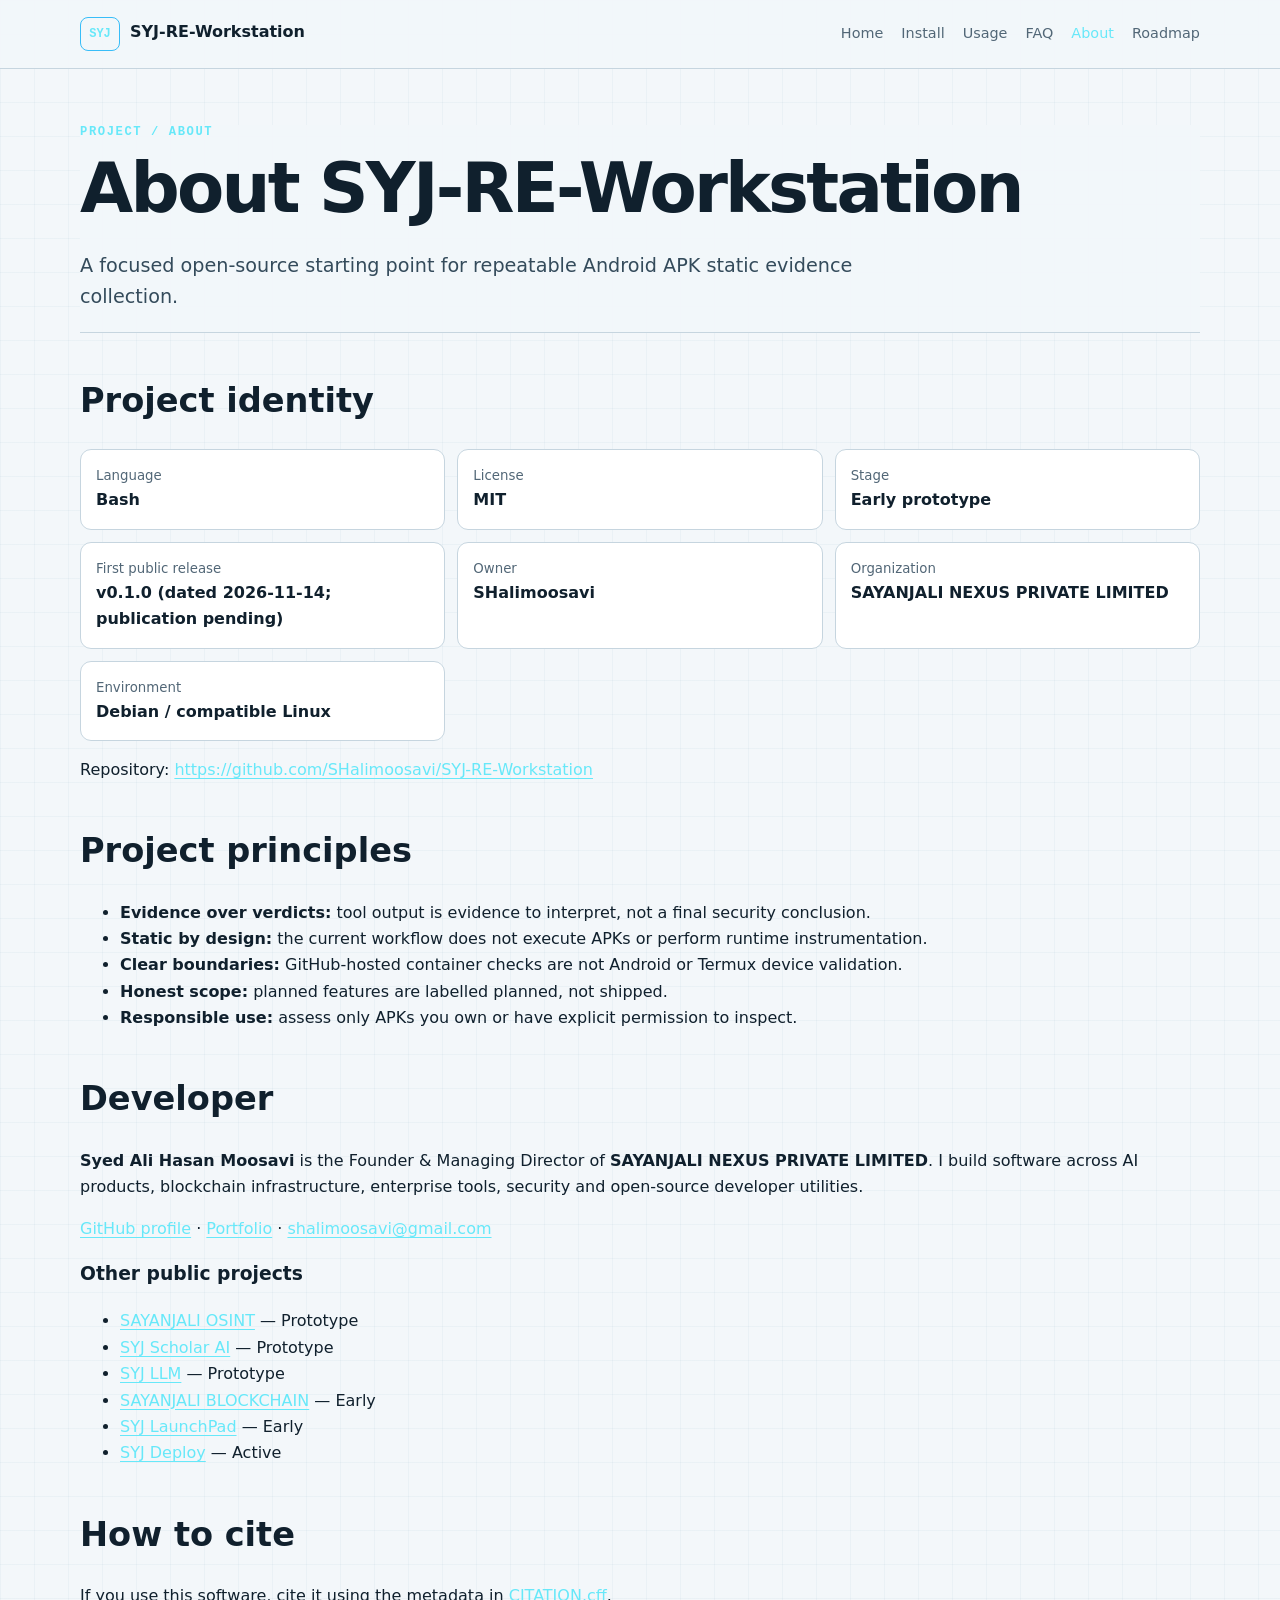
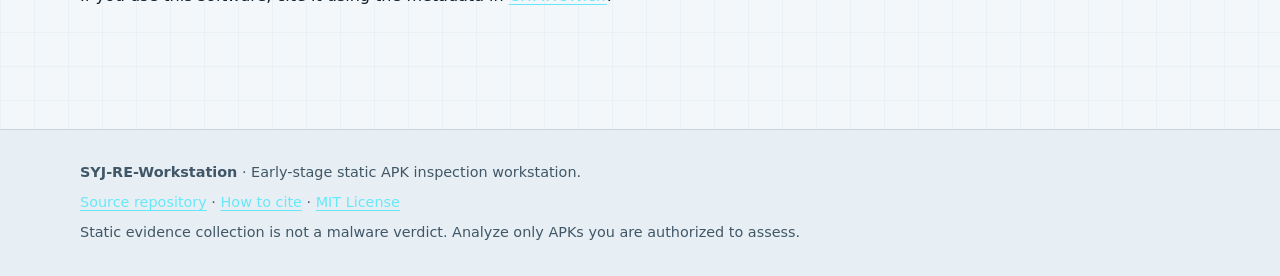
==== commit e3bbe095: "docs(release): align v0.1.0 date wording" ====
--- a/site/about/index.html
+++ b/site/about/index.html
@@ -1 +1 @@
-<!DOCTYPE html><html lang="en"><head><meta charset="utf-8"><meta name="google-site-verification" content="RhRpM-kPpzv-uHKu5XET8z_0lpO1PIuzYQjgypyHrho"><meta name="viewport" content="width=device-width, initial-scale=1"><title>About SYJ-RE-Workstation | Developer and Principles</title><meta name="description" content="Project identity, open-source principles, developer information, organization details and citation guidance."><link rel="canonical" href="https://shalimoosavi.github.io/SYJ-RE-Workstation/about/"><meta property="og:type" content="website"><meta property="og:site_name" content="SYJ-RE-Workstation"><meta property="og:title" content="About SYJ-RE-Workstation | Developer and Principles"><meta property="og:description" content="Project identity, open-source principles, developer information, organization details and citation guidance."><meta property="og:url" content="https://shalimoosavi.github.io/SYJ-RE-Workstation/about/"><meta property="og:image" content="https://raw.githubusercontent.com/SHalimoosavi/SYJ-RE-Workstation/main/docs/assets/syj-re-workstation-social-preview.png"><meta property="og:image:alt" content="SYJ-RE-Workstation technical banner"><meta name="twitter:card" content="summary_large_image"><meta name="twitter:title" content="About SYJ-RE-Workstation | Developer and Principles"><meta name="twitter:description" content="Project identity, open-source principles, developer information, organization details and citation guidance."><meta name="twitter:image" content="https://raw.githubusercontent.com/SHalimoosavi/SYJ-RE-Workstation/main/docs/assets/syj-re-workstation-social-preview.png"><meta name="theme-color" content="#080d14"><link rel="icon" href="../assets/favicon.svg" type="image/svg+xml"><link rel="stylesheet" href="../assets/style.css"><script defer src="../assets/site.js"></script><script type="application/ld+json">{"@context":"https://schema.org","@graph":[{"@type":"WebSite","@id":"https://shalimoosavi.github.io/SYJ-RE-Workstation/#website","url":"https://shalimoosavi.github.io/SYJ-RE-Workstation/","name":"SYJ-RE-Workstation"},{"@type":"Organization","@id":"https://shalimoosavi.github.io/SYJ-RE-Workstation/#organization","name":"SAYANJALI NEXUS PRIVATE LIMITED","url":"https://github.com/SHalimoosavi"},{"@type":"Person","@id":"https://shalimoosavi.github.io/SYJ-RE-Workstation/#person","name":"Syed Ali Hasan Moosavi","url":"https://github.com/SHalimoosavi","worksFor":{"@id":"https://shalimoosavi.github.io/SYJ-RE-Workstation/#organization"}},{"@type":"SoftwareSourceCode","@id":"https://shalimoosavi.github.io/SYJ-RE-Workstation/#software","name":"SYJ-RE-Workstation","description":"Early-stage Bash-based static inspection of Android APK files.","codeRepository":"https://github.com/SHalimoosavi/SYJ-RE-Workstation","programmingLanguage":"Bash","version":"0.1.0","dateModified":"2026-11-14","license":"https://spdx.org/licenses/MIT.html","author":{"@id":"https://shalimoosavi.github.io/SYJ-RE-Workstation/#person"},"publisher":{"@id":"https://shalimoosavi.github.io/SYJ-RE-Workstation/#organization"}},{"@type":"BreadcrumbList","itemListElement":[{"@type":"ListItem","position":1,"name":"Home","item":"https://shalimoosavi.github.io/SYJ-RE-Workstation/"},{"@type":"ListItem","position":2,"name":"About","item":"https://shalimoosavi.github.io/SYJ-RE-Workstation/about/"}]}]}</script></head><body><a class="skip" href="#main">Skip to content</a><header><div class="wrap bar"><a class="brand" href="../">SYJ-RE-Workstation</a><button type="button" class="menu" aria-expanded="false" aria-controls="nav">Menu</button><nav id="nav" aria-label="Main navigation"><a href="../">Home</a><a href="../install/">Install</a><a href="../usage/">Usage</a><a href="../faq/">FAQ</a><a href="../about/" aria-current="page">About</a><a href="../roadmap/">Roadmap</a></nav></div></header><main id="main" class="wrap"><header class="heading"><p class="eyebrow">PROJECT / ABOUT</p><h1>About SYJ-RE-Workstation</h1><p class="lead">A focused open-source starting point for repeatable Android APK static evidence collection.</p></header><section><h2>Project identity</h2><div class="facts"><div><small>Language</small><b>Bash</b></div><div><small>License</small><b>MIT</b></div><div><small>Stage</small><b>Early prototype</b></div><div><small>First public release target</small><b>v0.1.0 (dated 2026-11-14; publication pending)</b></div><div><small>Owner</small><b>SHalimoosavi</b></div><div><small>Organization</small><b>SAYANJALI NEXUS PRIVATE LIMITED</b></div><div><small>Environment</small><b>Debian / compatible Linux</b></div></div><p>Repository: <a href="https://github.com/SHalimoosavi/SYJ-RE-Workstation">https://github.com/SHalimoosavi/SYJ-RE-Workstation</a></p></section><section><h2>Project principles</h2><ul><li><b>Evidence over verdicts:</b> tool output is evidence to interpret, not a final security conclusion.</li><li><b>Static by design:</b> the current workflow does not execute APKs or perform runtime instrumentation.</li><li><b>Clear boundaries:</b> GitHub-hosted container checks are not Android or Termux device validation.</li><li><b>Honest scope:</b> planned features are labelled planned, not shipped.</li><li><b>Responsible use:</b> assess only APKs you own or have explicit permission to inspect.</li></ul></section><section><h2>Developer</h2><p><strong>Syed Ali Hasan Moosavi</strong> is the Founder &amp; Managing Director of <strong>SAYANJALI NEXUS PRIVATE LIMITED</strong>. I build software across AI products, blockchain infrastructure, enterprise tools, security and open-source developer utilities.</p><p><a href="https://github.com/SHalimoosavi">GitHub profile</a> · <a href="https://shalimoosavi.github.io/moosavi/">Portfolio</a> · <a href="mailto:shalimoosavi@gmail.com">shalimoosavi@gmail.com</a></p><h3>Other public projects</h3><ul><li><a href="https://github.com/SHalimoosavi/sayanjali-osint">SAYANJALI OSINT</a> — Prototype</li><li><a href="https://github.com/SHalimoosavi/SYJ-SCHOLAR-AI">SYJ Scholar AI</a> — Prototype</li><li><a href="https://github.com/SHalimoosavi/SYJ-LLM">SYJ LLM</a> — Prototype</li><li><a href="https://github.com/SHalimoosavi/SAYANJALI-BLOCKCHAIN">SAYANJALI BLOCKCHAIN</a> — Early</li><li><a href="https://github.com/SHalimoosavi/SYJ-LaunchPad">SYJ LaunchPad</a> — Early</li><li><a href="https://github.com/SHalimoosavi/SYJ-DEPLOY">SYJ Deploy</a> — Active</li></ul></section><section><h2>How to cite</h2><p>If you use this software, cite it using the metadata in <a href="https://github.com/SHalimoosavi/SYJ-RE-Workstation/blob/main/CITATION.cff">CITATION.cff</a>.</p></section></main><footer><div class="wrap"><p><strong>SYJ-RE-Workstation</strong> · Early-stage static APK inspection workstation.</p><p><a href="https://github.com/SHalimoosavi/SYJ-RE-Workstation">Source repository</a> · <a href="https://github.com/SHalimoosavi/SYJ-RE-Workstation/blob/main/CITATION.cff">How to cite</a> · <a href="https://github.com/SHalimoosavi/SYJ-RE-Workstation/blob/main/LICENSE">MIT License</a></p><p>Static evidence collection is not a malware verdict. Analyze only APKs you are authorized to assess.</p></div></footer></body></html>+<!DOCTYPE html><html lang="en"><head><meta charset="utf-8"><meta name="google-site-verification" content="RhRpM-kPpzv-uHKu5XET8z_0lpO1PIuzYQjgypyHrho"><meta name="viewport" content="width=device-width, initial-scale=1"><title>About SYJ-RE-Workstation | Developer and Principles</title><meta name="description" content="Project identity, open-source principles, developer information, organization details and citation guidance."><link rel="canonical" href="https://shalimoosavi.github.io/SYJ-RE-Workstation/about/"><meta property="og:type" content="website"><meta property="og:site_name" content="SYJ-RE-Workstation"><meta property="og:title" content="About SYJ-RE-Workstation | Developer and Principles"><meta property="og:description" content="Project identity, open-source principles, developer information, organization details and citation guidance."><meta property="og:url" content="https://shalimoosavi.github.io/SYJ-RE-Workstation/about/"><meta property="og:image" content="https://raw.githubusercontent.com/SHalimoosavi/SYJ-RE-Workstation/main/docs/assets/syj-re-workstation-social-preview.png"><meta property="og:image:alt" content="SYJ-RE-Workstation technical banner"><meta name="twitter:card" content="summary_large_image"><meta name="twitter:title" content="About SYJ-RE-Workstation | Developer and Principles"><meta name="twitter:description" content="Project identity, open-source principles, developer information, organization details and citation guidance."><meta name="twitter:image" content="https://raw.githubusercontent.com/SHalimoosavi/SYJ-RE-Workstation/main/docs/assets/syj-re-workstation-social-preview.png"><meta name="theme-color" content="#080d14"><link rel="icon" href="../assets/favicon.svg" type="image/svg+xml"><link rel="stylesheet" href="../assets/style.css"><script defer src="../assets/site.js"></script><script type="application/ld+json">{"@context":"https://schema.org","@graph":[{"@type":"WebSite","@id":"https://shalimoosavi.github.io/SYJ-RE-Workstation/#website","url":"https://shalimoosavi.github.io/SYJ-RE-Workstation/","name":"SYJ-RE-Workstation"},{"@type":"Organization","@id":"https://shalimoosavi.github.io/SYJ-RE-Workstation/#organization","name":"SAYANJALI NEXUS PRIVATE LIMITED","url":"https://github.com/SHalimoosavi"},{"@type":"Person","@id":"https://shalimoosavi.github.io/SYJ-RE-Workstation/#person","name":"Syed Ali Hasan Moosavi","url":"https://github.com/SHalimoosavi","worksFor":{"@id":"https://shalimoosavi.github.io/SYJ-RE-Workstation/#organization"}},{"@type":"SoftwareSourceCode","@id":"https://shalimoosavi.github.io/SYJ-RE-Workstation/#software","name":"SYJ-RE-Workstation","description":"Early-stage Bash-based static inspection of Android APK files.","codeRepository":"https://github.com/SHalimoosavi/SYJ-RE-Workstation","programmingLanguage":"Bash","version":"0.1.0","dateModified":"2026-11-14","license":"https://spdx.org/licenses/MIT.html","author":{"@id":"https://shalimoosavi.github.io/SYJ-RE-Workstation/#person"},"publisher":{"@id":"https://shalimoosavi.github.io/SYJ-RE-Workstation/#organization"}},{"@type":"BreadcrumbList","itemListElement":[{"@type":"ListItem","position":1,"name":"Home","item":"https://shalimoosavi.github.io/SYJ-RE-Workstation/"},{"@type":"ListItem","position":2,"name":"About","item":"https://shalimoosavi.github.io/SYJ-RE-Workstation/about/"}]}]}</script></head><body><a class="skip" href="#main">Skip to content</a><header><div class="wrap bar"><a class="brand" href="../">SYJ-RE-Workstation</a><button type="button" class="menu" aria-expanded="false" aria-controls="nav">Menu</button><nav id="nav" aria-label="Main navigation"><a href="../">Home</a><a href="../install/">Install</a><a href="../usage/">Usage</a><a href="../faq/">FAQ</a><a href="../about/" aria-current="page">About</a><a href="../roadmap/">Roadmap</a></nav></div></header><main id="main" class="wrap"><header class="heading"><p class="eyebrow">PROJECT / ABOUT</p><h1>About SYJ-RE-Workstation</h1><p class="lead">A focused open-source starting point for repeatable Android APK static evidence collection.</p></header><section><h2>Project identity</h2><div class="facts"><div><small>Language</small><b>Bash</b></div><div><small>License</small><b>MIT</b></div><div><small>Stage</small><b>Early prototype</b></div><div><small>First public release</small><b>v0.1.0 (dated 2026-11-14; publication pending)</b></div><div><small>Owner</small><b>SHalimoosavi</b></div><div><small>Organization</small><b>SAYANJALI NEXUS PRIVATE LIMITED</b></div><div><small>Environment</small><b>Debian / compatible Linux</b></div></div><p>Repository: <a href="https://github.com/SHalimoosavi/SYJ-RE-Workstation">https://github.com/SHalimoosavi/SYJ-RE-Workstation</a></p></section><section><h2>Project principles</h2><ul><li><b>Evidence over verdicts:</b> tool output is evidence to interpret, not a final security conclusion.</li><li><b>Static by design:</b> the current workflow does not execute APKs or perform runtime instrumentation.</li><li><b>Clear boundaries:</b> GitHub-hosted container checks are not Android or Termux device validation.</li><li><b>Honest scope:</b> planned features are labelled planned, not shipped.</li><li><b>Responsible use:</b> assess only APKs you own or have explicit permission to inspect.</li></ul></section><section><h2>Developer</h2><p><strong>Syed Ali Hasan Moosavi</strong> is the Founder &amp; Managing Director of <strong>SAYANJALI NEXUS PRIVATE LIMITED</strong>. I build software across AI products, blockchain infrastructure, enterprise tools, security and open-source developer utilities.</p><p><a href="https://github.com/SHalimoosavi">GitHub profile</a> · <a href="https://shalimoosavi.github.io/moosavi/">Portfolio</a> · <a href="mailto:shalimoosavi@gmail.com">shalimoosavi@gmail.com</a></p><h3>Other public projects</h3><ul><li><a href="https://github.com/SHalimoosavi/sayanjali-osint">SAYANJALI OSINT</a> — Prototype</li><li><a href="https://github.com/SHalimoosavi/SYJ-SCHOLAR-AI">SYJ Scholar AI</a> — Prototype</li><li><a href="https://github.com/SHalimoosavi/SYJ-LLM">SYJ LLM</a> — Prototype</li><li><a href="https://github.com/SHalimoosavi/SAYANJALI-BLOCKCHAIN">SAYANJALI BLOCKCHAIN</a> — Early</li><li><a href="https://github.com/SHalimoosavi/SYJ-LaunchPad">SYJ LaunchPad</a> — Early</li><li><a href="https://github.com/SHalimoosavi/SYJ-DEPLOY">SYJ Deploy</a> — Active</li></ul></section><section><h2>How to cite</h2><p>If you use this software, cite it using the metadata in <a href="https://github.com/SHalimoosavi/SYJ-RE-Workstation/blob/main/CITATION.cff">CITATION.cff</a>.</p></section></main><footer><div class="wrap"><p><strong>SYJ-RE-Workstation</strong> · Early-stage static APK inspection workstation.</p><p><a href="https://github.com/SHalimoosavi/SYJ-RE-Workstation">Source repository</a> · <a href="https://github.com/SHalimoosavi/SYJ-RE-Workstation/blob/main/CITATION.cff">How to cite</a> · <a href="https://github.com/SHalimoosavi/SYJ-RE-Workstation/blob/main/LICENSE">MIT License</a></p><p>Static evidence collection is not a malware verdict. Analyze only APKs you are authorized to assess.</p></div></footer></body></html>
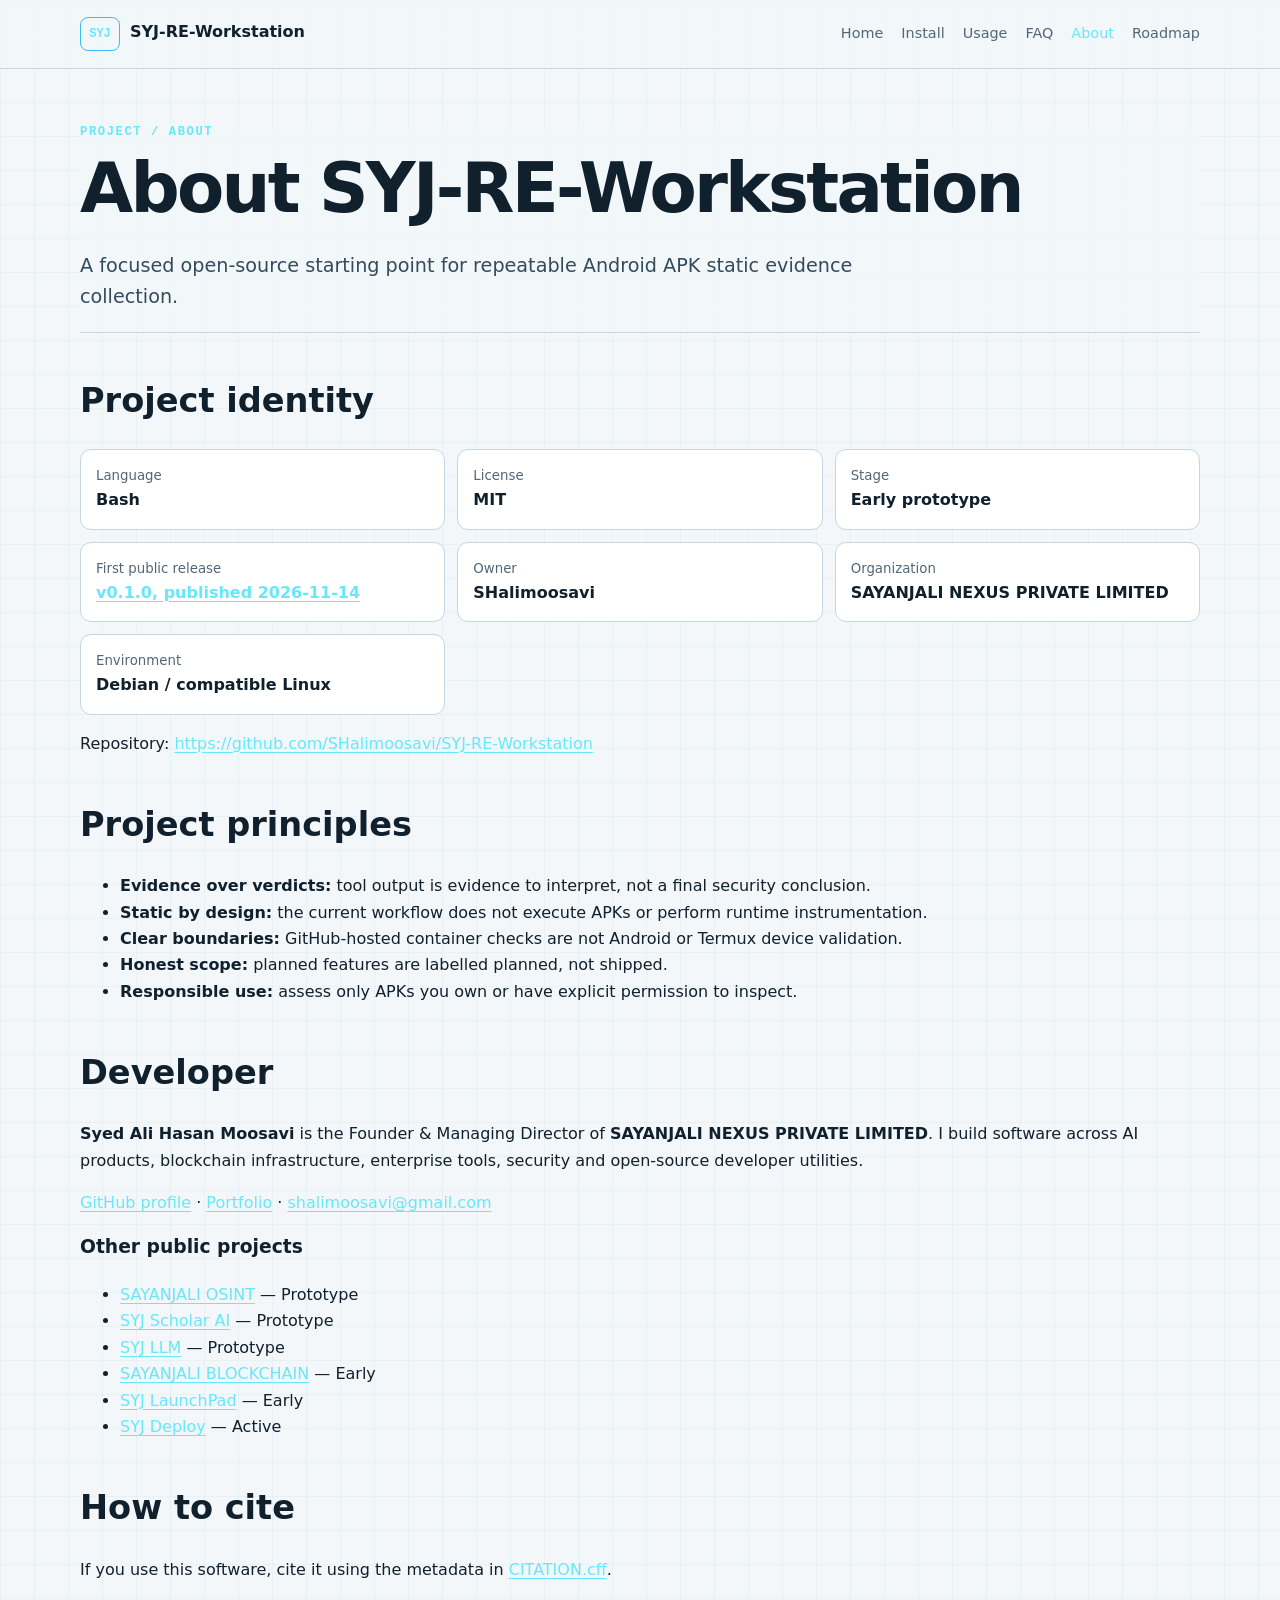
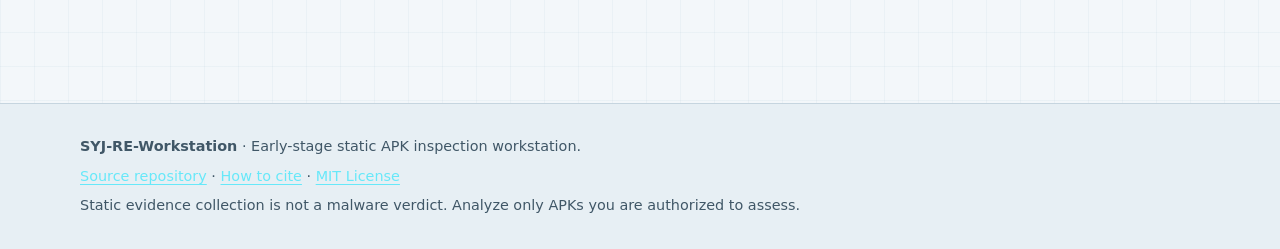
==== commit 322dc909: "docs: correct published release status on about page" ====
--- a/site/about/index.html
+++ b/site/about/index.html
@@ -1 +1 @@
-<!DOCTYPE html><html lang="en"><head><meta charset="utf-8"><meta name="google-site-verification" content="RhRpM-kPpzv-uHKu5XET8z_0lpO1PIuzYQjgypyHrho"><meta name="viewport" content="width=device-width, initial-scale=1"><title>About SYJ-RE-Workstation | Developer and Principles</title><meta name="description" content="Project identity, open-source principles, developer information, organization details and citation guidance."><link rel="canonical" href="https://shalimoosavi.github.io/SYJ-RE-Workstation/about/"><meta property="og:type" content="website"><meta property="og:site_name" content="SYJ-RE-Workstation"><meta property="og:title" content="About SYJ-RE-Workstation | Developer and Principles"><meta property="og:description" content="Project identity, open-source principles, developer information, organization details and citation guidance."><meta property="og:url" content="https://shalimoosavi.github.io/SYJ-RE-Workstation/about/"><meta property="og:image" content="https://raw.githubusercontent.com/SHalimoosavi/SYJ-RE-Workstation/main/docs/assets/syj-re-workstation-social-preview.png"><meta property="og:image:alt" content="SYJ-RE-Workstation technical banner"><meta name="twitter:card" content="summary_large_image"><meta name="twitter:title" content="About SYJ-RE-Workstation | Developer and Principles"><meta name="twitter:description" content="Project identity, open-source principles, developer information, organization details and citation guidance."><meta name="twitter:image" content="https://raw.githubusercontent.com/SHalimoosavi/SYJ-RE-Workstation/main/docs/assets/syj-re-workstation-social-preview.png"><meta name="theme-color" content="#080d14"><link rel="icon" href="../assets/favicon.svg" type="image/svg+xml"><link rel="stylesheet" href="../assets/style.css"><script defer src="../assets/site.js"></script><script type="application/ld+json">{"@context":"https://schema.org","@graph":[{"@type":"WebSite","@id":"https://shalimoosavi.github.io/SYJ-RE-Workstation/#website","url":"https://shalimoosavi.github.io/SYJ-RE-Workstation/","name":"SYJ-RE-Workstation"},{"@type":"Organization","@id":"https://shalimoosavi.github.io/SYJ-RE-Workstation/#organization","name":"SAYANJALI NEXUS PRIVATE LIMITED","url":"https://github.com/SHalimoosavi"},{"@type":"Person","@id":"https://shalimoosavi.github.io/SYJ-RE-Workstation/#person","name":"Syed Ali Hasan Moosavi","url":"https://github.com/SHalimoosavi","worksFor":{"@id":"https://shalimoosavi.github.io/SYJ-RE-Workstation/#organization"}},{"@type":"SoftwareSourceCode","@id":"https://shalimoosavi.github.io/SYJ-RE-Workstation/#software","name":"SYJ-RE-Workstation","description":"Early-stage Bash-based static inspection of Android APK files.","codeRepository":"https://github.com/SHalimoosavi/SYJ-RE-Workstation","programmingLanguage":"Bash","version":"0.1.0","dateModified":"2026-11-14","license":"https://spdx.org/licenses/MIT.html","author":{"@id":"https://shalimoosavi.github.io/SYJ-RE-Workstation/#person"},"publisher":{"@id":"https://shalimoosavi.github.io/SYJ-RE-Workstation/#organization"}},{"@type":"BreadcrumbList","itemListElement":[{"@type":"ListItem","position":1,"name":"Home","item":"https://shalimoosavi.github.io/SYJ-RE-Workstation/"},{"@type":"ListItem","position":2,"name":"About","item":"https://shalimoosavi.github.io/SYJ-RE-Workstation/about/"}]}]}</script></head><body><a class="skip" href="#main">Skip to content</a><header><div class="wrap bar"><a class="brand" href="../">SYJ-RE-Workstation</a><button type="button" class="menu" aria-expanded="false" aria-controls="nav">Menu</button><nav id="nav" aria-label="Main navigation"><a href="../">Home</a><a href="../install/">Install</a><a href="../usage/">Usage</a><a href="../faq/">FAQ</a><a href="../about/" aria-current="page">About</a><a href="../roadmap/">Roadmap</a></nav></div></header><main id="main" class="wrap"><header class="heading"><p class="eyebrow">PROJECT / ABOUT</p><h1>About SYJ-RE-Workstation</h1><p class="lead">A focused open-source starting point for repeatable Android APK static evidence collection.</p></header><section><h2>Project identity</h2><div class="facts"><div><small>Language</small><b>Bash</b></div><div><small>License</small><b>MIT</b></div><div><small>Stage</small><b>Early prototype</b></div><div><small>First public release</small><b>v0.1.0 (dated 2026-11-14; publication pending)</b></div><div><small>Owner</small><b>SHalimoosavi</b></div><div><small>Organization</small><b>SAYANJALI NEXUS PRIVATE LIMITED</b></div><div><small>Environment</small><b>Debian / compatible Linux</b></div></div><p>Repository: <a href="https://github.com/SHalimoosavi/SYJ-RE-Workstation">https://github.com/SHalimoosavi/SYJ-RE-Workstation</a></p></section><section><h2>Project principles</h2><ul><li><b>Evidence over verdicts:</b> tool output is evidence to interpret, not a final security conclusion.</li><li><b>Static by design:</b> the current workflow does not execute APKs or perform runtime instrumentation.</li><li><b>Clear boundaries:</b> GitHub-hosted container checks are not Android or Termux device validation.</li><li><b>Honest scope:</b> planned features are labelled planned, not shipped.</li><li><b>Responsible use:</b> assess only APKs you own or have explicit permission to inspect.</li></ul></section><section><h2>Developer</h2><p><strong>Syed Ali Hasan Moosavi</strong> is the Founder &amp; Managing Director of <strong>SAYANJALI NEXUS PRIVATE LIMITED</strong>. I build software across AI products, blockchain infrastructure, enterprise tools, security and open-source developer utilities.</p><p><a href="https://github.com/SHalimoosavi">GitHub profile</a> · <a href="https://shalimoosavi.github.io/moosavi/">Portfolio</a> · <a href="mailto:shalimoosavi@gmail.com">shalimoosavi@gmail.com</a></p><h3>Other public projects</h3><ul><li><a href="https://github.com/SHalimoosavi/sayanjali-osint">SAYANJALI OSINT</a> — Prototype</li><li><a href="https://github.com/SHalimoosavi/SYJ-SCHOLAR-AI">SYJ Scholar AI</a> — Prototype</li><li><a href="https://github.com/SHalimoosavi/SYJ-LLM">SYJ LLM</a> — Prototype</li><li><a href="https://github.com/SHalimoosavi/SAYANJALI-BLOCKCHAIN">SAYANJALI BLOCKCHAIN</a> — Early</li><li><a href="https://github.com/SHalimoosavi/SYJ-LaunchPad">SYJ LaunchPad</a> — Early</li><li><a href="https://github.com/SHalimoosavi/SYJ-DEPLOY">SYJ Deploy</a> — Active</li></ul></section><section><h2>How to cite</h2><p>If you use this software, cite it using the metadata in <a href="https://github.com/SHalimoosavi/SYJ-RE-Workstation/blob/main/CITATION.cff">CITATION.cff</a>.</p></section></main><footer><div class="wrap"><p><strong>SYJ-RE-Workstation</strong> · Early-stage static APK inspection workstation.</p><p><a href="https://github.com/SHalimoosavi/SYJ-RE-Workstation">Source repository</a> · <a href="https://github.com/SHalimoosavi/SYJ-RE-Workstation/blob/main/CITATION.cff">How to cite</a> · <a href="https://github.com/SHalimoosavi/SYJ-RE-Workstation/blob/main/LICENSE">MIT License</a></p><p>Static evidence collection is not a malware verdict. Analyze only APKs you are authorized to assess.</p></div></footer></body></html>+<!DOCTYPE html><html lang="en"><head><meta charset="utf-8"><meta name="google-site-verification" content="RhRpM-kPpzv-uHKu5XET8z_0lpO1PIuzYQjgypyHrho"><meta name="viewport" content="width=device-width, initial-scale=1"><title>About SYJ-RE-Workstation | Developer and Principles</title><meta name="description" content="Project identity, open-source principles, developer information, organization details and citation guidance."><link rel="canonical" href="https://shalimoosavi.github.io/SYJ-RE-Workstation/about/"><meta property="og:type" content="website"><meta property="og:site_name" content="SYJ-RE-Workstation"><meta property="og:title" content="About SYJ-RE-Workstation | Developer and Principles"><meta property="og:description" content="Project identity, open-source principles, developer information, organization details and citation guidance."><meta property="og:url" content="https://shalimoosavi.github.io/SYJ-RE-Workstation/about/"><meta property="og:image" content="https://raw.githubusercontent.com/SHalimoosavi/SYJ-RE-Workstation/main/docs/assets/syj-re-workstation-social-preview.png"><meta property="og:image:alt" content="SYJ-RE-Workstation technical banner"><meta name="twitter:card" content="summary_large_image"><meta name="twitter:title" content="About SYJ-RE-Workstation | Developer and Principles"><meta name="twitter:description" content="Project identity, open-source principles, developer information, organization details and citation guidance."><meta name="twitter:image" content="https://raw.githubusercontent.com/SHalimoosavi/SYJ-RE-Workstation/main/docs/assets/syj-re-workstation-social-preview.png"><meta name="theme-color" content="#080d14"><link rel="icon" href="../assets/favicon.svg" type="image/svg+xml"><link rel="stylesheet" href="../assets/style.css"><script defer src="../assets/site.js"></script><script type="application/ld+json">{"@context":"https://schema.org","@graph":[{"@type":"WebSite","@id":"https://shalimoosavi.github.io/SYJ-RE-Workstation/#website","url":"https://shalimoosavi.github.io/SYJ-RE-Workstation/","name":"SYJ-RE-Workstation"},{"@type":"Organization","@id":"https://shalimoosavi.github.io/SYJ-RE-Workstation/#organization","name":"SAYANJALI NEXUS PRIVATE LIMITED","url":"https://github.com/SHalimoosavi"},{"@type":"Person","@id":"https://shalimoosavi.github.io/SYJ-RE-Workstation/#person","name":"Syed Ali Hasan Moosavi","url":"https://github.com/SHalimoosavi","worksFor":{"@id":"https://shalimoosavi.github.io/SYJ-RE-Workstation/#organization"}},{"@type":"SoftwareSourceCode","@id":"https://shalimoosavi.github.io/SYJ-RE-Workstation/#software","name":"SYJ-RE-Workstation","description":"Early-stage Bash-based static inspection of Android APK files.","codeRepository":"https://github.com/SHalimoosavi/SYJ-RE-Workstation","programmingLanguage":"Bash","version":"0.1.0","dateModified":"2026-11-14","license":"https://spdx.org/licenses/MIT.html","author":{"@id":"https://shalimoosavi.github.io/SYJ-RE-Workstation/#person"},"publisher":{"@id":"https://shalimoosavi.github.io/SYJ-RE-Workstation/#organization"}},{"@type":"BreadcrumbList","itemListElement":[{"@type":"ListItem","position":1,"name":"Home","item":"https://shalimoosavi.github.io/SYJ-RE-Workstation/"},{"@type":"ListItem","position":2,"name":"About","item":"https://shalimoosavi.github.io/SYJ-RE-Workstation/about/"}]}]}</script></head><body><a class="skip" href="#main">Skip to content</a><header><div class="wrap bar"><a class="brand" href="../">SYJ-RE-Workstation</a><button type="button" class="menu" aria-expanded="false" aria-controls="nav">Menu</button><nav id="nav" aria-label="Main navigation"><a href="../">Home</a><a href="../install/">Install</a><a href="../usage/">Usage</a><a href="../faq/">FAQ</a><a href="../about/" aria-current="page">About</a><a href="../roadmap/">Roadmap</a></nav></div></header><main id="main" class="wrap"><header class="heading"><p class="eyebrow">PROJECT / ABOUT</p><h1>About SYJ-RE-Workstation</h1><p class="lead">A focused open-source starting point for repeatable Android APK static evidence collection.</p></header><section><h2>Project identity</h2><div class="facts"><div><small>Language</small><b>Bash</b></div><div><small>License</small><b>MIT</b></div><div><small>Stage</small><b>Early prototype</b></div><div><small>First public release</small><b><a href="https://github.com/SHalimoosavi/SYJ-RE-Workstation/releases/tag/v0.1.0">v0.1.0, published 2026-11-14</a></b></div><div><small>Owner</small><b>SHalimoosavi</b></div><div><small>Organization</small><b>SAYANJALI NEXUS PRIVATE LIMITED</b></div><div><small>Environment</small><b>Debian / compatible Linux</b></div></div><p>Repository: <a href="https://github.com/SHalimoosavi/SYJ-RE-Workstation">https://github.com/SHalimoosavi/SYJ-RE-Workstation</a></p></section><section><h2>Project principles</h2><ul><li><b>Evidence over verdicts:</b> tool output is evidence to interpret, not a final security conclusion.</li><li><b>Static by design:</b> the current workflow does not execute APKs or perform runtime instrumentation.</li><li><b>Clear boundaries:</b> GitHub-hosted container checks are not Android or Termux device validation.</li><li><b>Honest scope:</b> planned features are labelled planned, not shipped.</li><li><b>Responsible use:</b> assess only APKs you own or have explicit permission to inspect.</li></ul></section><section><h2>Developer</h2><p><strong>Syed Ali Hasan Moosavi</strong> is the Founder &amp; Managing Director of <strong>SAYANJALI NEXUS PRIVATE LIMITED</strong>. I build software across AI products, blockchain infrastructure, enterprise tools, security and open-source developer utilities.</p><p><a href="https://github.com/SHalimoosavi">GitHub profile</a> · <a href="https://shalimoosavi.github.io/moosavi/">Portfolio</a> · <a href="mailto:shalimoosavi@gmail.com">shalimoosavi@gmail.com</a></p><h3>Other public projects</h3><ul><li><a href="https://github.com/SHalimoosavi/sayanjali-osint">SAYANJALI OSINT</a> — Prototype</li><li><a href="https://github.com/SHalimoosavi/SYJ-SCHOLAR-AI">SYJ Scholar AI</a> — Prototype</li><li><a href="https://github.com/SHalimoosavi/SYJ-LLM">SYJ LLM</a> — Prototype</li><li><a href="https://github.com/SHalimoosavi/SAYANJALI-BLOCKCHAIN">SAYANJALI BLOCKCHAIN</a> — Early</li><li><a href="https://github.com/SHalimoosavi/SYJ-LaunchPad">SYJ LaunchPad</a> — Early</li><li><a href="https://github.com/SHalimoosavi/SYJ-DEPLOY">SYJ Deploy</a> — Active</li></ul></section><section><h2>How to cite</h2><p>If you use this software, cite it using the metadata in <a href="https://github.com/SHalimoosavi/SYJ-RE-Workstation/blob/main/CITATION.cff">CITATION.cff</a>.</p></section></main><footer><div class="wrap"><p><strong>SYJ-RE-Workstation</strong> · Early-stage static APK inspection workstation.</p><p><a href="https://github.com/SHalimoosavi/SYJ-RE-Workstation">Source repository</a> · <a href="https://github.com/SHalimoosavi/SYJ-RE-Workstation/blob/main/CITATION.cff">How to cite</a> · <a href="https://github.com/SHalimoosavi/SYJ-RE-Workstation/blob/main/LICENSE">MIT License</a></p><p>Static evidence collection is not a malware verdict. Analyze only APKs you are authorized to assess.</p></div></footer></body></html>
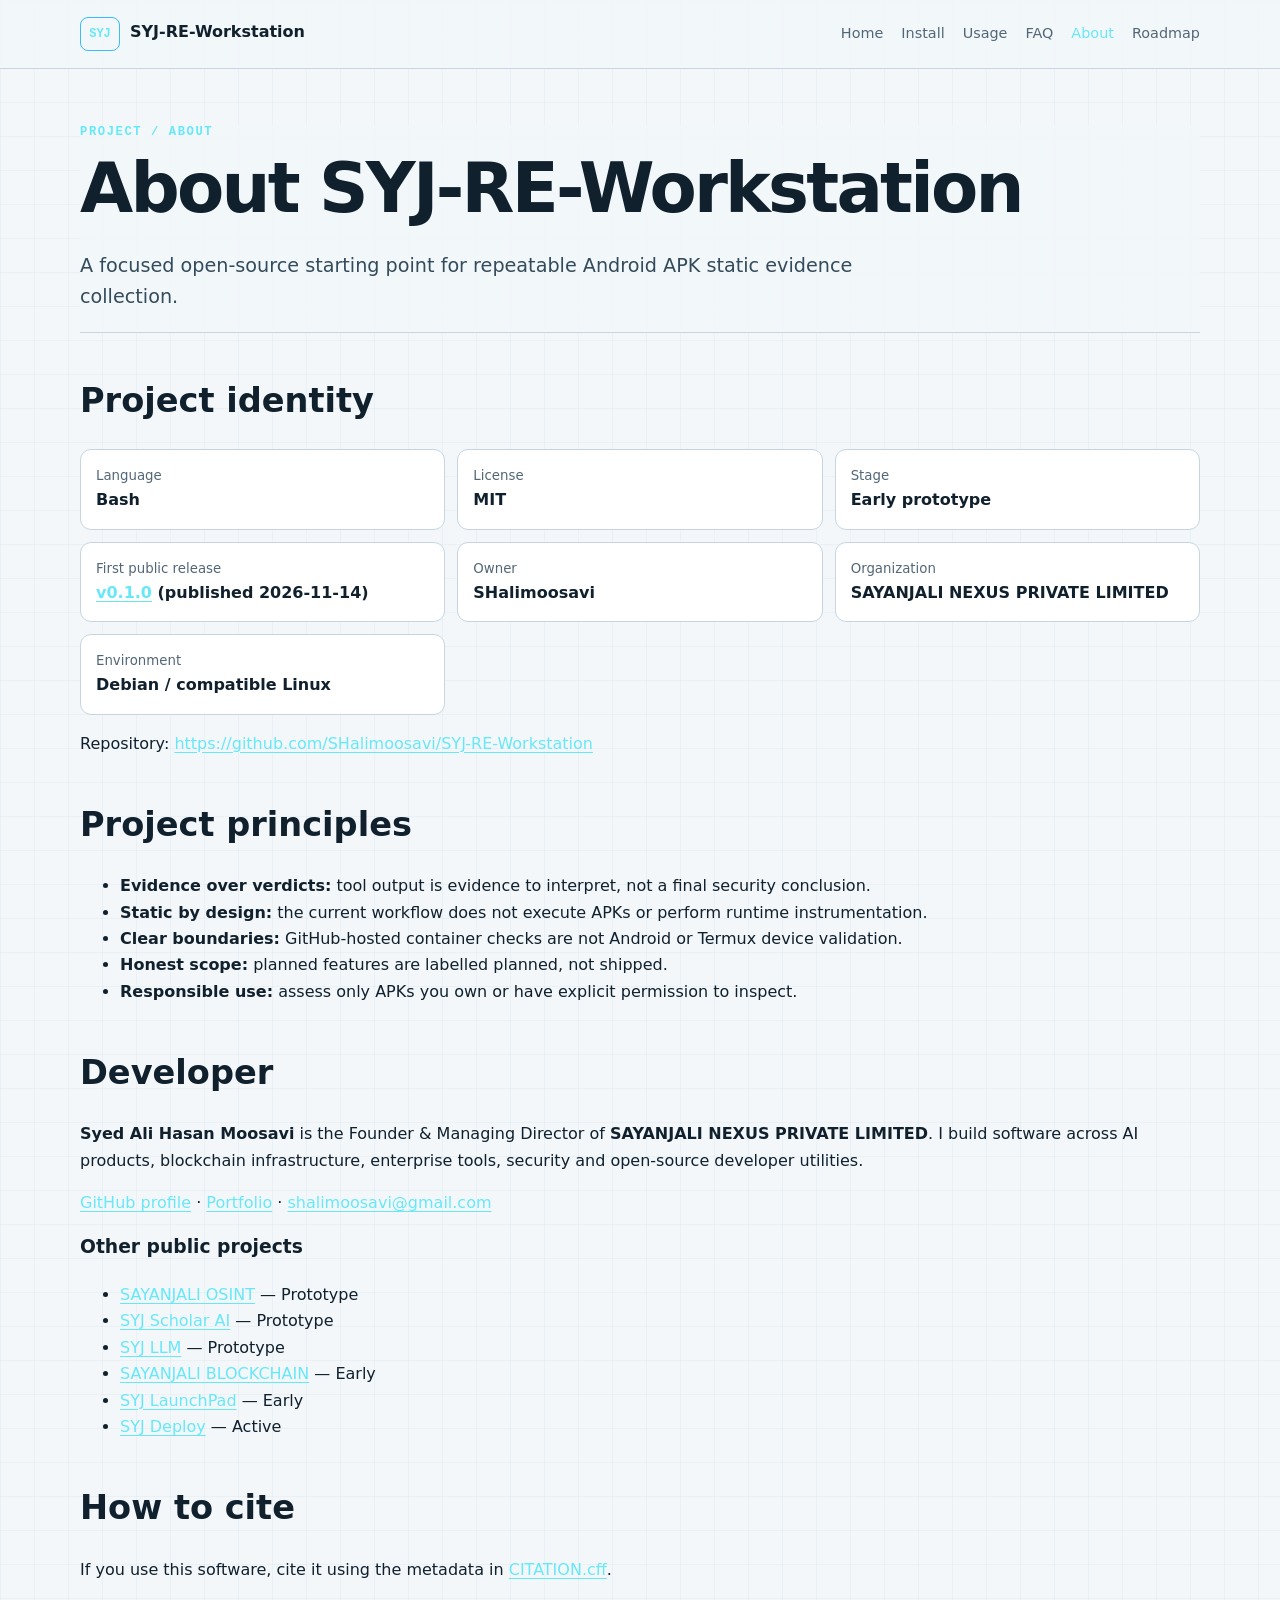
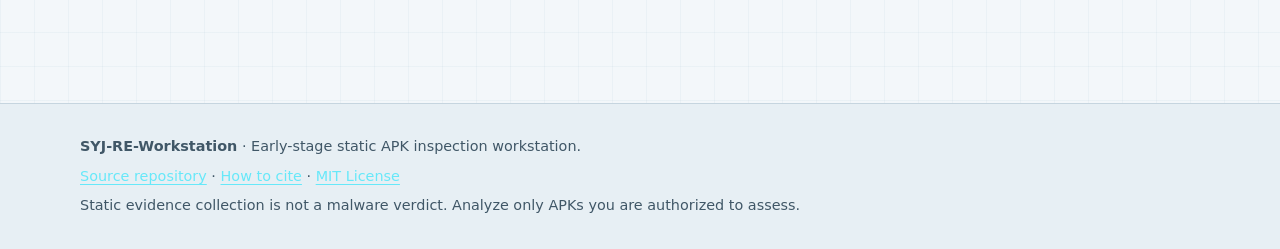
==== commit d16728f8: "docs: mark v0.1.0 published on about page" ====
--- a/site/about/index.html
+++ b/site/about/index.html
@@ -1 +1 @@
-<!DOCTYPE html><html lang="en"><head><meta charset="utf-8"><meta name="google-site-verification" content="RhRpM-kPpzv-uHKu5XET8z_0lpO1PIuzYQjgypyHrho"><meta name="viewport" content="width=device-width, initial-scale=1"><title>About SYJ-RE-Workstation | Developer and Principles</title><meta name="description" content="Project identity, open-source principles, developer information, organization details and citation guidance."><link rel="canonical" href="https://shalimoosavi.github.io/SYJ-RE-Workstation/about/"><meta property="og:type" content="website"><meta property="og:site_name" content="SYJ-RE-Workstation"><meta property="og:title" content="About SYJ-RE-Workstation | Developer and Principles"><meta property="og:description" content="Project identity, open-source principles, developer information, organization details and citation guidance."><meta property="og:url" content="https://shalimoosavi.github.io/SYJ-RE-Workstation/about/"><meta property="og:image" content="https://raw.githubusercontent.com/SHalimoosavi/SYJ-RE-Workstation/main/docs/assets/syj-re-workstation-social-preview.png"><meta property="og:image:alt" content="SYJ-RE-Workstation technical banner"><meta name="twitter:card" content="summary_large_image"><meta name="twitter:title" content="About SYJ-RE-Workstation | Developer and Principles"><meta name="twitter:description" content="Project identity, open-source principles, developer information, organization details and citation guidance."><meta name="twitter:image" content="https://raw.githubusercontent.com/SHalimoosavi/SYJ-RE-Workstation/main/docs/assets/syj-re-workstation-social-preview.png"><meta name="theme-color" content="#080d14"><link rel="icon" href="../assets/favicon.svg" type="image/svg+xml"><link rel="stylesheet" href="../assets/style.css"><script defer src="../assets/site.js"></script><script type="application/ld+json">{"@context":"https://schema.org","@graph":[{"@type":"WebSite","@id":"https://shalimoosavi.github.io/SYJ-RE-Workstation/#website","url":"https://shalimoosavi.github.io/SYJ-RE-Workstation/","name":"SYJ-RE-Workstation"},{"@type":"Organization","@id":"https://shalimoosavi.github.io/SYJ-RE-Workstation/#organization","name":"SAYANJALI NEXUS PRIVATE LIMITED","url":"https://github.com/SHalimoosavi"},{"@type":"Person","@id":"https://shalimoosavi.github.io/SYJ-RE-Workstation/#person","name":"Syed Ali Hasan Moosavi","url":"https://github.com/SHalimoosavi","worksFor":{"@id":"https://shalimoosavi.github.io/SYJ-RE-Workstation/#organization"}},{"@type":"SoftwareSourceCode","@id":"https://shalimoosavi.github.io/SYJ-RE-Workstation/#software","name":"SYJ-RE-Workstation","description":"Early-stage Bash-based static inspection of Android APK files.","codeRepository":"https://github.com/SHalimoosavi/SYJ-RE-Workstation","programmingLanguage":"Bash","version":"0.1.0","dateModified":"2026-11-14","license":"https://spdx.org/licenses/MIT.html","author":{"@id":"https://shalimoosavi.github.io/SYJ-RE-Workstation/#person"},"publisher":{"@id":"https://shalimoosavi.github.io/SYJ-RE-Workstation/#organization"}},{"@type":"BreadcrumbList","itemListElement":[{"@type":"ListItem","position":1,"name":"Home","item":"https://shalimoosavi.github.io/SYJ-RE-Workstation/"},{"@type":"ListItem","position":2,"name":"About","item":"https://shalimoosavi.github.io/SYJ-RE-Workstation/about/"}]}]}</script></head><body><a class="skip" href="#main">Skip to content</a><header><div class="wrap bar"><a class="brand" href="../">SYJ-RE-Workstation</a><button type="button" class="menu" aria-expanded="false" aria-controls="nav">Menu</button><nav id="nav" aria-label="Main navigation"><a href="../">Home</a><a href="../install/">Install</a><a href="../usage/">Usage</a><a href="../faq/">FAQ</a><a href="../about/" aria-current="page">About</a><a href="../roadmap/">Roadmap</a></nav></div></header><main id="main" class="wrap"><header class="heading"><p class="eyebrow">PROJECT / ABOUT</p><h1>About SYJ-RE-Workstation</h1><p class="lead">A focused open-source starting point for repeatable Android APK static evidence collection.</p></header><section><h2>Project identity</h2><div class="facts"><div><small>Language</small><b>Bash</b></div><div><small>License</small><b>MIT</b></div><div><small>Stage</small><b>Early prototype</b></div><div><small>First public release</small><b><a href="https://github.com/SHalimoosavi/SYJ-RE-Workstation/releases/tag/v0.1.0">v0.1.0, published 2026-11-14</a></b></div><div><small>Owner</small><b>SHalimoosavi</b></div><div><small>Organization</small><b>SAYANJALI NEXUS PRIVATE LIMITED</b></div><div><small>Environment</small><b>Debian / compatible Linux</b></div></div><p>Repository: <a href="https://github.com/SHalimoosavi/SYJ-RE-Workstation">https://github.com/SHalimoosavi/SYJ-RE-Workstation</a></p></section><section><h2>Project principles</h2><ul><li><b>Evidence over verdicts:</b> tool output is evidence to interpret, not a final security conclusion.</li><li><b>Static by design:</b> the current workflow does not execute APKs or perform runtime instrumentation.</li><li><b>Clear boundaries:</b> GitHub-hosted container checks are not Android or Termux device validation.</li><li><b>Honest scope:</b> planned features are labelled planned, not shipped.</li><li><b>Responsible use:</b> assess only APKs you own or have explicit permission to inspect.</li></ul></section><section><h2>Developer</h2><p><strong>Syed Ali Hasan Moosavi</strong> is the Founder &amp; Managing Director of <strong>SAYANJALI NEXUS PRIVATE LIMITED</strong>. I build software across AI products, blockchain infrastructure, enterprise tools, security and open-source developer utilities.</p><p><a href="https://github.com/SHalimoosavi">GitHub profile</a> · <a href="https://shalimoosavi.github.io/moosavi/">Portfolio</a> · <a href="mailto:shalimoosavi@gmail.com">shalimoosavi@gmail.com</a></p><h3>Other public projects</h3><ul><li><a href="https://github.com/SHalimoosavi/sayanjali-osint">SAYANJALI OSINT</a> — Prototype</li><li><a href="https://github.com/SHalimoosavi/SYJ-SCHOLAR-AI">SYJ Scholar AI</a> — Prototype</li><li><a href="https://github.com/SHalimoosavi/SYJ-LLM">SYJ LLM</a> — Prototype</li><li><a href="https://github.com/SHalimoosavi/SAYANJALI-BLOCKCHAIN">SAYANJALI BLOCKCHAIN</a> — Early</li><li><a href="https://github.com/SHalimoosavi/SYJ-LaunchPad">SYJ LaunchPad</a> — Early</li><li><a href="https://github.com/SHalimoosavi/SYJ-DEPLOY">SYJ Deploy</a> — Active</li></ul></section><section><h2>How to cite</h2><p>If you use this software, cite it using the metadata in <a href="https://github.com/SHalimoosavi/SYJ-RE-Workstation/blob/main/CITATION.cff">CITATION.cff</a>.</p></section></main><footer><div class="wrap"><p><strong>SYJ-RE-Workstation</strong> · Early-stage static APK inspection workstation.</p><p><a href="https://github.com/SHalimoosavi/SYJ-RE-Workstation">Source repository</a> · <a href="https://github.com/SHalimoosavi/SYJ-RE-Workstation/blob/main/CITATION.cff">How to cite</a> · <a href="https://github.com/SHalimoosavi/SYJ-RE-Workstation/blob/main/LICENSE">MIT License</a></p><p>Static evidence collection is not a malware verdict. Analyze only APKs you are authorized to assess.</p></div></footer></body></html>+<!DOCTYPE html><html lang="en"><head><meta charset="utf-8"><meta name="google-site-verification" content="RhRpM-kPpzv-uHKu5XET8z_0lpO1PIuzYQjgypyHrho"><meta name="viewport" content="width=device-width, initial-scale=1"><title>About SYJ-RE-Workstation | Developer and Principles</title><meta name="description" content="Project identity, open-source principles, developer information, organization details and citation guidance."><link rel="canonical" href="https://shalimoosavi.github.io/SYJ-RE-Workstation/about/"><meta property="og:type" content="website"><meta property="og:site_name" content="SYJ-RE-Workstation"><meta property="og:title" content="About SYJ-RE-Workstation | Developer and Principles"><meta property="og:description" content="Project identity, open-source principles, developer information, organization details and citation guidance."><meta property="og:url" content="https://shalimoosavi.github.io/SYJ-RE-Workstation/about/"><meta property="og:image" content="https://raw.githubusercontent.com/SHalimoosavi/SYJ-RE-Workstation/main/docs/assets/syj-re-workstation-social-preview.png"><meta property="og:image:alt" content="SYJ-RE-Workstation technical banner"><meta name="twitter:card" content="summary_large_image"><meta name="twitter:title" content="About SYJ-RE-Workstation | Developer and Principles"><meta name="twitter:description" content="Project identity, open-source principles, developer information, organization details and citation guidance."><meta name="twitter:image" content="https://raw.githubusercontent.com/SHalimoosavi/SYJ-RE-Workstation/main/docs/assets/syj-re-workstation-social-preview.png"><meta name="theme-color" content="#080d14"><link rel="icon" href="../assets/favicon.svg" type="image/svg+xml"><link rel="stylesheet" href="../assets/style.css"><script defer src="../assets/site.js"></script><script type="application/ld+json">{"@context":"https://schema.org","@graph":[{"@type":"WebSite","@id":"https://shalimoosavi.github.io/SYJ-RE-Workstation/#website","url":"https://shalimoosavi.github.io/SYJ-RE-Workstation/","name":"SYJ-RE-Workstation"},{"@type":"Organization","@id":"https://shalimoosavi.github.io/SYJ-RE-Workstation/#organization","name":"SAYANJALI NEXUS PRIVATE LIMITED","url":"https://github.com/SHalimoosavi"},{"@type":"Person","@id":"https://shalimoosavi.github.io/SYJ-RE-Workstation/#person","name":"Syed Ali Hasan Moosavi","url":"https://github.com/SHalimoosavi","worksFor":{"@id":"https://shalimoosavi.github.io/SYJ-RE-Workstation/#organization"}},{"@type":"SoftwareSourceCode","@id":"https://shalimoosavi.github.io/SYJ-RE-Workstation/#software","name":"SYJ-RE-Workstation","description":"Early-stage Bash-based static inspection of Android APK files.","codeRepository":"https://github.com/SHalimoosavi/SYJ-RE-Workstation","programmingLanguage":"Bash","version":"0.1.0","dateModified":"2026-11-14","license":"https://spdx.org/licenses/MIT.html","author":{"@id":"https://shalimoosavi.github.io/SYJ-RE-Workstation/#person"},"publisher":{"@id":"https://shalimoosavi.github.io/SYJ-RE-Workstation/#organization"}},{"@type":"BreadcrumbList","itemListElement":[{"@type":"ListItem","position":1,"name":"Home","item":"https://shalimoosavi.github.io/SYJ-RE-Workstation/"},{"@type":"ListItem","position":2,"name":"About","item":"https://shalimoosavi.github.io/SYJ-RE-Workstation/about/"}]}]}</script></head><body><a class="skip" href="#main">Skip to content</a><header><div class="wrap bar"><a class="brand" href="../">SYJ-RE-Workstation</a><button type="button" class="menu" aria-expanded="false" aria-controls="nav">Menu</button><nav id="nav" aria-label="Main navigation"><a href="../">Home</a><a href="../install/">Install</a><a href="../usage/">Usage</a><a href="../faq/">FAQ</a><a href="../about/" aria-current="page">About</a><a href="../roadmap/">Roadmap</a></nav></div></header><main id="main" class="wrap"><header class="heading"><p class="eyebrow">PROJECT / ABOUT</p><h1>About SYJ-RE-Workstation</h1><p class="lead">A focused open-source starting point for repeatable Android APK static evidence collection.</p></header><section><h2>Project identity</h2><div class="facts"><div><small>Language</small><b>Bash</b></div><div><small>License</small><b>MIT</b></div><div><small>Stage</small><b>Early prototype</b></div><div><small>First public release</small><b><a href="https://github.com/SHalimoosavi/SYJ-RE-Workstation/releases/tag/v0.1.0">v0.1.0</a> (published 2026-11-14)</b></div><div><small>Owner</small><b>SHalimoosavi</b></div><div><small>Organization</small><b>SAYANJALI NEXUS PRIVATE LIMITED</b></div><div><small>Environment</small><b>Debian / compatible Linux</b></div></div><p>Repository: <a href="https://github.com/SHalimoosavi/SYJ-RE-Workstation">https://github.com/SHalimoosavi/SYJ-RE-Workstation</a></p></section><section><h2>Project principles</h2><ul><li><b>Evidence over verdicts:</b> tool output is evidence to interpret, not a final security conclusion.</li><li><b>Static by design:</b> the current workflow does not execute APKs or perform runtime instrumentation.</li><li><b>Clear boundaries:</b> GitHub-hosted container checks are not Android or Termux device validation.</li><li><b>Honest scope:</b> planned features are labelled planned, not shipped.</li><li><b>Responsible use:</b> assess only APKs you own or have explicit permission to inspect.</li></ul></section><section><h2>Developer</h2><p><strong>Syed Ali Hasan Moosavi</strong> is the Founder &amp; Managing Director of <strong>SAYANJALI NEXUS PRIVATE LIMITED</strong>. I build software across AI products, blockchain infrastructure, enterprise tools, security and open-source developer utilities.</p><p><a href="https://github.com/SHalimoosavi">GitHub profile</a> · <a href="https://shalimoosavi.github.io/moosavi/">Portfolio</a> · <a href="mailto:shalimoosavi@gmail.com">shalimoosavi@gmail.com</a></p><h3>Other public projects</h3><ul><li><a href="https://github.com/SHalimoosavi/sayanjali-osint">SAYANJALI OSINT</a> — Prototype</li><li><a href="https://github.com/SHalimoosavi/SYJ-SCHOLAR-AI">SYJ Scholar AI</a> — Prototype</li><li><a href="https://github.com/SHalimoosavi/SYJ-LLM">SYJ LLM</a> — Prototype</li><li><a href="https://github.com/SHalimoosavi/SAYANJALI-BLOCKCHAIN">SAYANJALI BLOCKCHAIN</a> — Early</li><li><a href="https://github.com/SHalimoosavi/SYJ-LaunchPad">SYJ LaunchPad</a> — Early</li><li><a href="https://github.com/SHalimoosavi/SYJ-DEPLOY">SYJ Deploy</a> — Active</li></ul></section><section><h2>How to cite</h2><p>If you use this software, cite it using the metadata in <a href="https://github.com/SHalimoosavi/SYJ-RE-Workstation/blob/main/CITATION.cff">CITATION.cff</a>.</p></section></main><footer><div class="wrap"><p><strong>SYJ-RE-Workstation</strong> · Early-stage static APK inspection workstation.</p><p><a href="https://github.com/SHalimoosavi/SYJ-RE-Workstation">Source repository</a> · <a href="https://github.com/SHalimoosavi/SYJ-RE-Workstation/blob/main/CITATION.cff">How to cite</a> · <a href="https://github.com/SHalimoosavi/SYJ-RE-Workstation/blob/main/LICENSE">MIT License</a></p><p>Static evidence collection is not a malware verdict. Analyze only APKs you are authorized to assess.</p></div></footer></body></html>
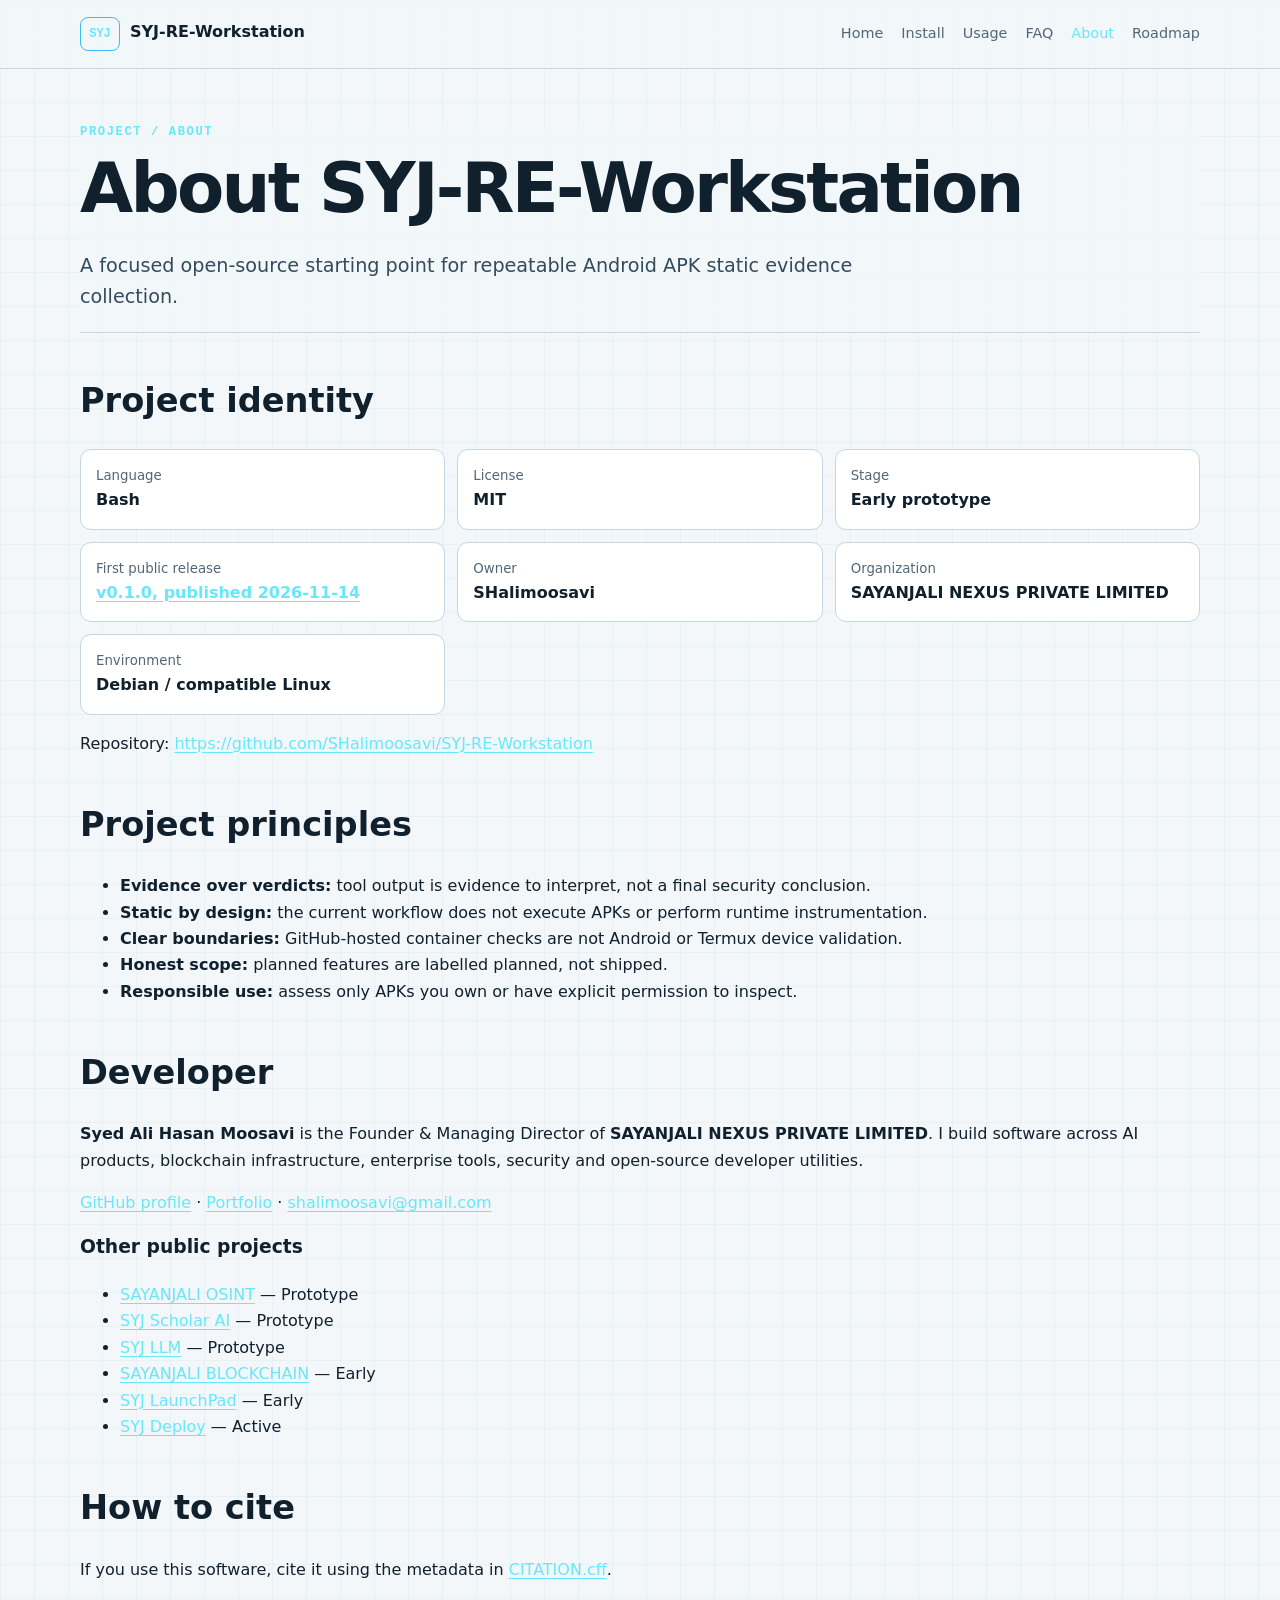
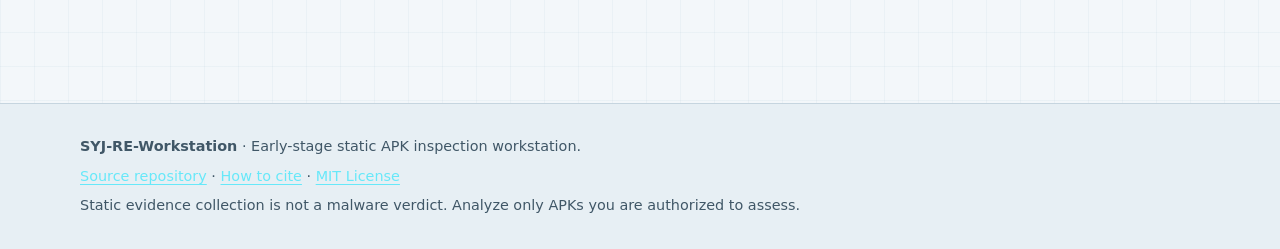
==== commit 7b7cd080: "Merge pull request #35 from SHalimoosavi/docs/v0.1.0-publication-status docs: correct v0.1.0 publica" ====
--- a/site/about/index.html
+++ b/site/about/index.html
@@ -1 +1 @@
-<!DOCTYPE html><html lang="en"><head><meta charset="utf-8"><meta name="google-site-verification" content="RhRpM-kPpzv-uHKu5XET8z_0lpO1PIuzYQjgypyHrho"><meta name="viewport" content="width=device-width, initial-scale=1"><title>About SYJ-RE-Workstation | Developer and Principles</title><meta name="description" content="Project identity, open-source principles, developer information, organization details and citation guidance."><link rel="canonical" href="https://shalimoosavi.github.io/SYJ-RE-Workstation/about/"><meta property="og:type" content="website"><meta property="og:site_name" content="SYJ-RE-Workstation"><meta property="og:title" content="About SYJ-RE-Workstation | Developer and Principles"><meta property="og:description" content="Project identity, open-source principles, developer information, organization details and citation guidance."><meta property="og:url" content="https://shalimoosavi.github.io/SYJ-RE-Workstation/about/"><meta property="og:image" content="https://raw.githubusercontent.com/SHalimoosavi/SYJ-RE-Workstation/main/docs/assets/syj-re-workstation-social-preview.png"><meta property="og:image:alt" content="SYJ-RE-Workstation technical banner"><meta name="twitter:card" content="summary_large_image"><meta name="twitter:title" content="About SYJ-RE-Workstation | Developer and Principles"><meta name="twitter:description" content="Project identity, open-source principles, developer information, organization details and citation guidance."><meta name="twitter:image" content="https://raw.githubusercontent.com/SHalimoosavi/SYJ-RE-Workstation/main/docs/assets/syj-re-workstation-social-preview.png"><meta name="theme-color" content="#080d14"><link rel="icon" href="../assets/favicon.svg" type="image/svg+xml"><link rel="stylesheet" href="../assets/style.css"><script defer src="../assets/site.js"></script><script type="application/ld+json">{"@context":"https://schema.org","@graph":[{"@type":"WebSite","@id":"https://shalimoosavi.github.io/SYJ-RE-Workstation/#website","url":"https://shalimoosavi.github.io/SYJ-RE-Workstation/","name":"SYJ-RE-Workstation"},{"@type":"Organization","@id":"https://shalimoosavi.github.io/SYJ-RE-Workstation/#organization","name":"SAYANJALI NEXUS PRIVATE LIMITED","url":"https://github.com/SHalimoosavi"},{"@type":"Person","@id":"https://shalimoosavi.github.io/SYJ-RE-Workstation/#person","name":"Syed Ali Hasan Moosavi","url":"https://github.com/SHalimoosavi","worksFor":{"@id":"https://shalimoosavi.github.io/SYJ-RE-Workstation/#organization"}},{"@type":"SoftwareSourceCode","@id":"https://shalimoosavi.github.io/SYJ-RE-Workstation/#software","name":"SYJ-RE-Workstation","description":"Early-stage Bash-based static inspection of Android APK files.","codeRepository":"https://github.com/SHalimoosavi/SYJ-RE-Workstation","programmingLanguage":"Bash","version":"0.1.0","dateModified":"2026-11-14","license":"https://spdx.org/licenses/MIT.html","author":{"@id":"https://shalimoosavi.github.io/SYJ-RE-Workstation/#person"},"publisher":{"@id":"https://shalimoosavi.github.io/SYJ-RE-Workstation/#organization"}},{"@type":"BreadcrumbList","itemListElement":[{"@type":"ListItem","position":1,"name":"Home","item":"https://shalimoosavi.github.io/SYJ-RE-Workstation/"},{"@type":"ListItem","position":2,"name":"About","item":"https://shalimoosavi.github.io/SYJ-RE-Workstation/about/"}]}]}</script></head><body><a class="skip" href="#main">Skip to content</a><header><div class="wrap bar"><a class="brand" href="../">SYJ-RE-Workstation</a><button type="button" class="menu" aria-expanded="false" aria-controls="nav">Menu</button><nav id="nav" aria-label="Main navigation"><a href="../">Home</a><a href="../install/">Install</a><a href="../usage/">Usage</a><a href="../faq/">FAQ</a><a href="../about/" aria-current="page">About</a><a href="../roadmap/">Roadmap</a></nav></div></header><main id="main" class="wrap"><header class="heading"><p class="eyebrow">PROJECT / ABOUT</p><h1>About SYJ-RE-Workstation</h1><p class="lead">A focused open-source starting point for repeatable Android APK static evidence collection.</p></header><section><h2>Project identity</h2><div class="facts"><div><small>Language</small><b>Bash</b></div><div><small>License</small><b>MIT</b></div><div><small>Stage</small><b>Early prototype</b></div><div><small>First public release</small><b><a href="https://github.com/SHalimoosavi/SYJ-RE-Workstation/releases/tag/v0.1.0">v0.1.0</a> (published 2026-11-14)</b></div><div><small>Owner</small><b>SHalimoosavi</b></div><div><small>Organization</small><b>SAYANJALI NEXUS PRIVATE LIMITED</b></div><div><small>Environment</small><b>Debian / compatible Linux</b></div></div><p>Repository: <a href="https://github.com/SHalimoosavi/SYJ-RE-Workstation">https://github.com/SHalimoosavi/SYJ-RE-Workstation</a></p></section><section><h2>Project principles</h2><ul><li><b>Evidence over verdicts:</b> tool output is evidence to interpret, not a final security conclusion.</li><li><b>Static by design:</b> the current workflow does not execute APKs or perform runtime instrumentation.</li><li><b>Clear boundaries:</b> GitHub-hosted container checks are not Android or Termux device validation.</li><li><b>Honest scope:</b> planned features are labelled planned, not shipped.</li><li><b>Responsible use:</b> assess only APKs you own or have explicit permission to inspect.</li></ul></section><section><h2>Developer</h2><p><strong>Syed Ali Hasan Moosavi</strong> is the Founder &amp; Managing Director of <strong>SAYANJALI NEXUS PRIVATE LIMITED</strong>. I build software across AI products, blockchain infrastructure, enterprise tools, security and open-source developer utilities.</p><p><a href="https://github.com/SHalimoosavi">GitHub profile</a> · <a href="https://shalimoosavi.github.io/moosavi/">Portfolio</a> · <a href="mailto:shalimoosavi@gmail.com">shalimoosavi@gmail.com</a></p><h3>Other public projects</h3><ul><li><a href="https://github.com/SHalimoosavi/sayanjali-osint">SAYANJALI OSINT</a> — Prototype</li><li><a href="https://github.com/SHalimoosavi/SYJ-SCHOLAR-AI">SYJ Scholar AI</a> — Prototype</li><li><a href="https://github.com/SHalimoosavi/SYJ-LLM">SYJ LLM</a> — Prototype</li><li><a href="https://github.com/SHalimoosavi/SAYANJALI-BLOCKCHAIN">SAYANJALI BLOCKCHAIN</a> — Early</li><li><a href="https://github.com/SHalimoosavi/SYJ-LaunchPad">SYJ LaunchPad</a> — Early</li><li><a href="https://github.com/SHalimoosavi/SYJ-DEPLOY">SYJ Deploy</a> — Active</li></ul></section><section><h2>How to cite</h2><p>If you use this software, cite it using the metadata in <a href="https://github.com/SHalimoosavi/SYJ-RE-Workstation/blob/main/CITATION.cff">CITATION.cff</a>.</p></section></main><footer><div class="wrap"><p><strong>SYJ-RE-Workstation</strong> · Early-stage static APK inspection workstation.</p><p><a href="https://github.com/SHalimoosavi/SYJ-RE-Workstation">Source repository</a> · <a href="https://github.com/SHalimoosavi/SYJ-RE-Workstation/blob/main/CITATION.cff">How to cite</a> · <a href="https://github.com/SHalimoosavi/SYJ-RE-Workstation/blob/main/LICENSE">MIT License</a></p><p>Static evidence collection is not a malware verdict. Analyze only APKs you are authorized to assess.</p></div></footer></body></html>+<!DOCTYPE html><html lang="en"><head><meta charset="utf-8"><meta name="google-site-verification" content="RhRpM-kPpzv-uHKu5XET8z_0lpO1PIuzYQjgypyHrho"><meta name="viewport" content="width=device-width, initial-scale=1"><title>About SYJ-RE-Workstation | Developer and Principles</title><meta name="description" content="Project identity, open-source principles, developer information, organization details and citation guidance."><link rel="canonical" href="https://shalimoosavi.github.io/SYJ-RE-Workstation/about/"><meta property="og:type" content="website"><meta property="og:site_name" content="SYJ-RE-Workstation"><meta property="og:title" content="About SYJ-RE-Workstation | Developer and Principles"><meta property="og:description" content="Project identity, open-source principles, developer information, organization details and citation guidance."><meta property="og:url" content="https://shalimoosavi.github.io/SYJ-RE-Workstation/about/"><meta property="og:image" content="https://raw.githubusercontent.com/SHalimoosavi/SYJ-RE-Workstation/main/docs/assets/syj-re-workstation-social-preview.png"><meta property="og:image:alt" content="SYJ-RE-Workstation technical banner"><meta name="twitter:card" content="summary_large_image"><meta name="twitter:title" content="About SYJ-RE-Workstation | Developer and Principles"><meta name="twitter:description" content="Project identity, open-source principles, developer information, organization details and citation guidance."><meta name="twitter:image" content="https://raw.githubusercontent.com/SHalimoosavi/SYJ-RE-Workstation/main/docs/assets/syj-re-workstation-social-preview.png"><meta name="theme-color" content="#080d14"><link rel="icon" href="../assets/favicon.svg" type="image/svg+xml"><link rel="stylesheet" href="../assets/style.css"><script defer src="../assets/site.js"></script><script type="application/ld+json">{"@context":"https://schema.org","@graph":[{"@type":"WebSite","@id":"https://shalimoosavi.github.io/SYJ-RE-Workstation/#website","url":"https://shalimoosavi.github.io/SYJ-RE-Workstation/","name":"SYJ-RE-Workstation"},{"@type":"Organization","@id":"https://shalimoosavi.github.io/SYJ-RE-Workstation/#organization","name":"SAYANJALI NEXUS PRIVATE LIMITED","url":"https://github.com/SHalimoosavi"},{"@type":"Person","@id":"https://shalimoosavi.github.io/SYJ-RE-Workstation/#person","name":"Syed Ali Hasan Moosavi","url":"https://github.com/SHalimoosavi","worksFor":{"@id":"https://shalimoosavi.github.io/SYJ-RE-Workstation/#organization"}},{"@type":"SoftwareSourceCode","@id":"https://shalimoosavi.github.io/SYJ-RE-Workstation/#software","name":"SYJ-RE-Workstation","description":"Early-stage Bash-based static inspection of Android APK files.","codeRepository":"https://github.com/SHalimoosavi/SYJ-RE-Workstation","programmingLanguage":"Bash","version":"0.1.0","dateModified":"2026-11-14","license":"https://spdx.org/licenses/MIT.html","author":{"@id":"https://shalimoosavi.github.io/SYJ-RE-Workstation/#person"},"publisher":{"@id":"https://shalimoosavi.github.io/SYJ-RE-Workstation/#organization"}},{"@type":"BreadcrumbList","itemListElement":[{"@type":"ListItem","position":1,"name":"Home","item":"https://shalimoosavi.github.io/SYJ-RE-Workstation/"},{"@type":"ListItem","position":2,"name":"About","item":"https://shalimoosavi.github.io/SYJ-RE-Workstation/about/"}]}]}</script></head><body><a class="skip" href="#main">Skip to content</a><header><div class="wrap bar"><a class="brand" href="../">SYJ-RE-Workstation</a><button type="button" class="menu" aria-expanded="false" aria-controls="nav">Menu</button><nav id="nav" aria-label="Main navigation"><a href="../">Home</a><a href="../install/">Install</a><a href="../usage/">Usage</a><a href="../faq/">FAQ</a><a href="../about/" aria-current="page">About</a><a href="../roadmap/">Roadmap</a></nav></div></header><main id="main" class="wrap"><header class="heading"><p class="eyebrow">PROJECT / ABOUT</p><h1>About SYJ-RE-Workstation</h1><p class="lead">A focused open-source starting point for repeatable Android APK static evidence collection.</p></header><section><h2>Project identity</h2><div class="facts"><div><small>Language</small><b>Bash</b></div><div><small>License</small><b>MIT</b></div><div><small>Stage</small><b>Early prototype</b></div><div><small>First public release</small><b><a href="https://github.com/SHalimoosavi/SYJ-RE-Workstation/releases/tag/v0.1.0">v0.1.0, published 2026-11-14</a></b></div><div><small>Owner</small><b>SHalimoosavi</b></div><div><small>Organization</small><b>SAYANJALI NEXUS PRIVATE LIMITED</b></div><div><small>Environment</small><b>Debian / compatible Linux</b></div></div><p>Repository: <a href="https://github.com/SHalimoosavi/SYJ-RE-Workstation">https://github.com/SHalimoosavi/SYJ-RE-Workstation</a></p></section><section><h2>Project principles</h2><ul><li><b>Evidence over verdicts:</b> tool output is evidence to interpret, not a final security conclusion.</li><li><b>Static by design:</b> the current workflow does not execute APKs or perform runtime instrumentation.</li><li><b>Clear boundaries:</b> GitHub-hosted container checks are not Android or Termux device validation.</li><li><b>Honest scope:</b> planned features are labelled planned, not shipped.</li><li><b>Responsible use:</b> assess only APKs you own or have explicit permission to inspect.</li></ul></section><section><h2>Developer</h2><p><strong>Syed Ali Hasan Moosavi</strong> is the Founder &amp; Managing Director of <strong>SAYANJALI NEXUS PRIVATE LIMITED</strong>. I build software across AI products, blockchain infrastructure, enterprise tools, security and open-source developer utilities.</p><p><a href="https://github.com/SHalimoosavi">GitHub profile</a> · <a href="https://shalimoosavi.github.io/moosavi/">Portfolio</a> · <a href="mailto:shalimoosavi@gmail.com">shalimoosavi@gmail.com</a></p><h3>Other public projects</h3><ul><li><a href="https://github.com/SHalimoosavi/sayanjali-osint">SAYANJALI OSINT</a> — Prototype</li><li><a href="https://github.com/SHalimoosavi/SYJ-SCHOLAR-AI">SYJ Scholar AI</a> — Prototype</li><li><a href="https://github.com/SHalimoosavi/SYJ-LLM">SYJ LLM</a> — Prototype</li><li><a href="https://github.com/SHalimoosavi/SAYANJALI-BLOCKCHAIN">SAYANJALI BLOCKCHAIN</a> — Early</li><li><a href="https://github.com/SHalimoosavi/SYJ-LaunchPad">SYJ LaunchPad</a> — Early</li><li><a href="https://github.com/SHalimoosavi/SYJ-DEPLOY">SYJ Deploy</a> — Active</li></ul></section><section><h2>How to cite</h2><p>If you use this software, cite it using the metadata in <a href="https://github.com/SHalimoosavi/SYJ-RE-Workstation/blob/main/CITATION.cff">CITATION.cff</a>.</p></section></main><footer><div class="wrap"><p><strong>SYJ-RE-Workstation</strong> · Early-stage static APK inspection workstation.</p><p><a href="https://github.com/SHalimoosavi/SYJ-RE-Workstation">Source repository</a> · <a href="https://github.com/SHalimoosavi/SYJ-RE-Workstation/blob/main/CITATION.cff">How to cite</a> · <a href="https://github.com/SHalimoosavi/SYJ-RE-Workstation/blob/main/LICENSE">MIT License</a></p><p>Static evidence collection is not a malware verdict. Analyze only APKs you are authorized to assess.</p></div></footer></body></html>
